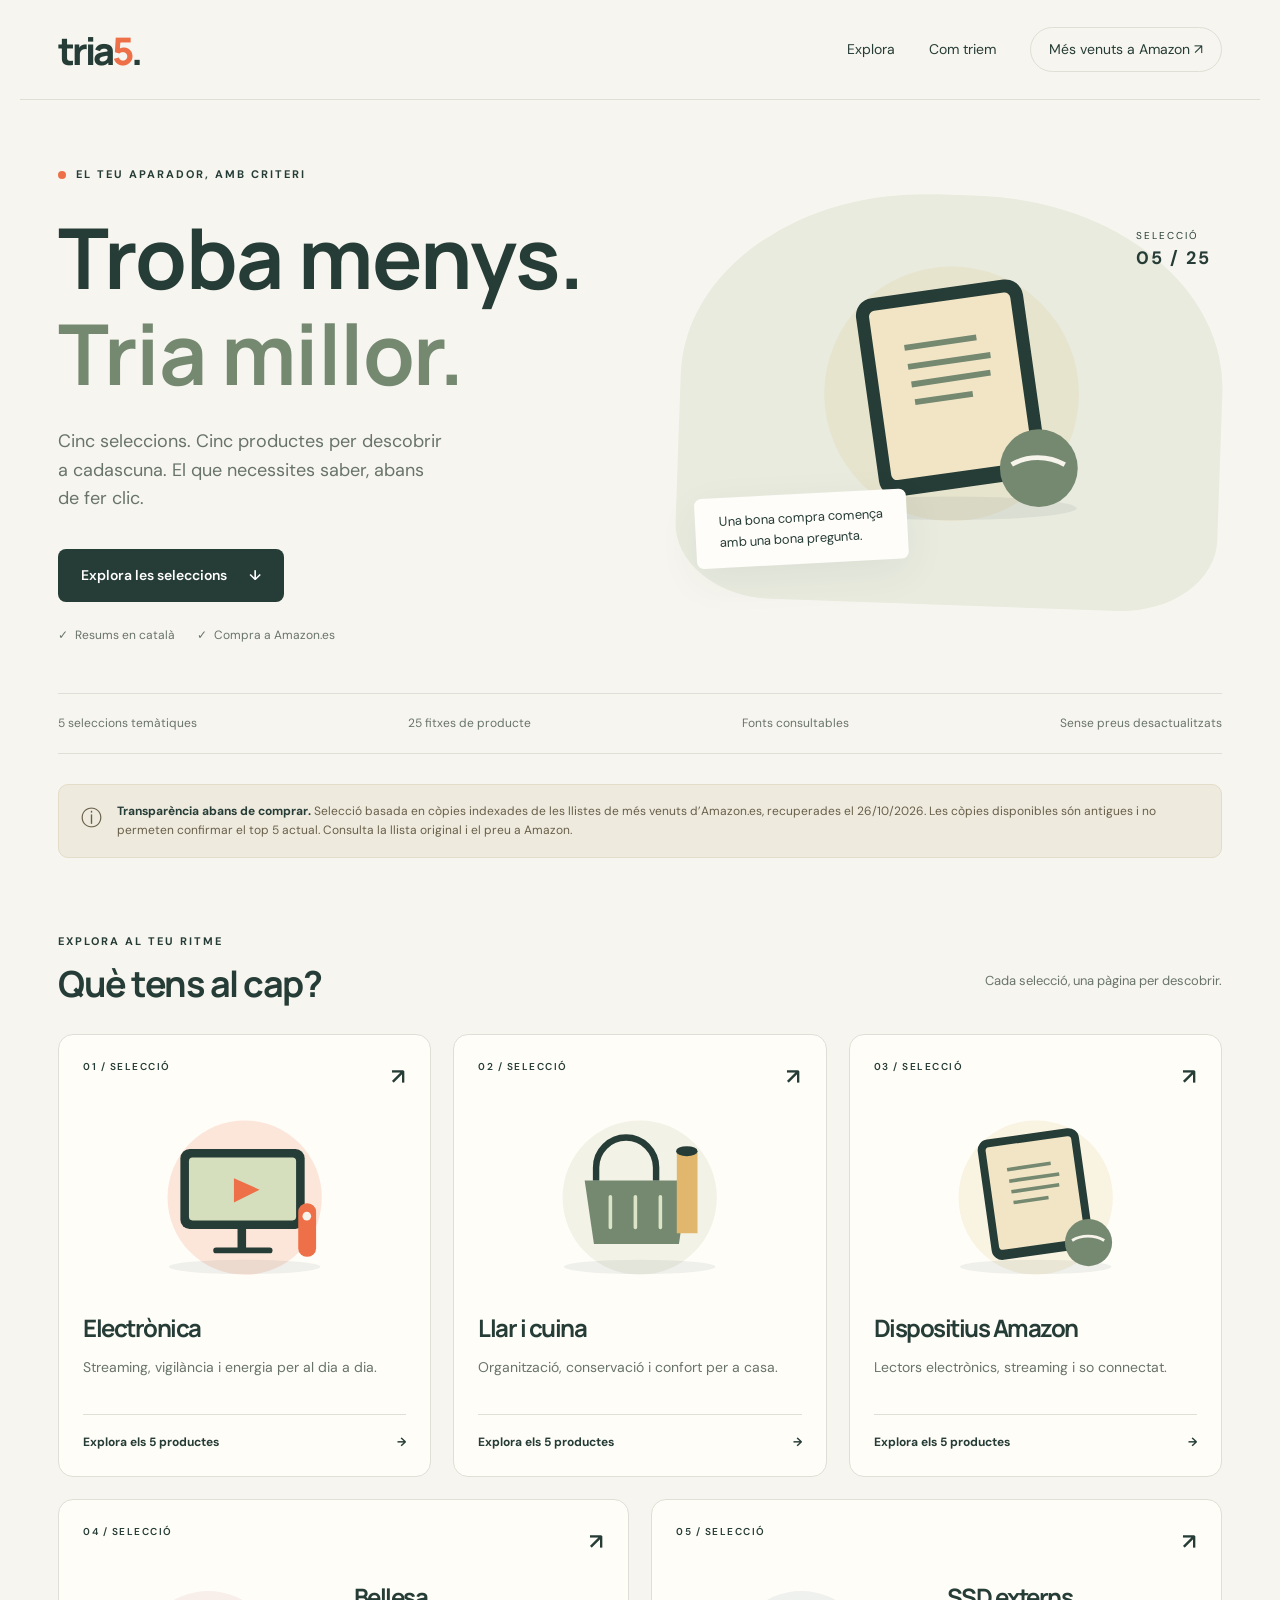
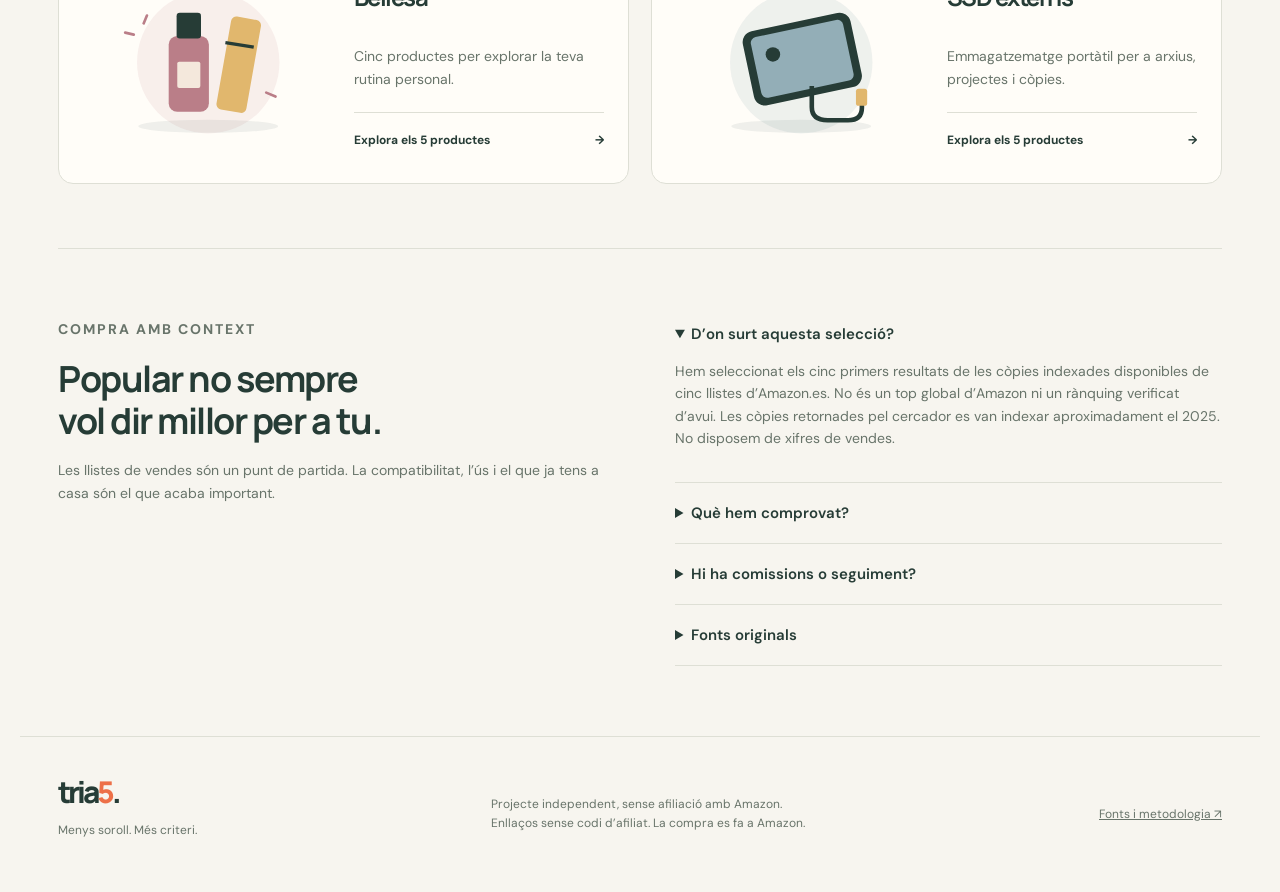
==== index.html @ 4f24800a "Add tria5: five product landing pages, comparison and Pages workflow" ====
<!doctype html><html lang="ca"><head><meta charset="utf-8"><meta name="viewport" content="width=device-width,initial-scale=1"><meta name="theme-color" content="#263c36"><title>Descobreix la teva pròxima bona compra · tria5</title><meta name="description" content="Cinc seleccions de productes d’Amazon.es, amb resums en català, fonts i enllaços de compra."><link rel="stylesheet" href="styles.css"><script src="app.js" defer></script></head><body><a class="skip" href="#main">Salta al contingut</a><header><a class="brand" href="index.html" aria-label="Tria 5, inici">tria<span>5</span><i>.</i></a><nav aria-label="Principal"><a href="index.html#categories">Explora</a><a href="index.html#criteri">Com triem</a><a class="nav-cta" href="https://www.amazon.es/gp/bestsellers" target="_blank" rel="noopener noreferrer">Més venuts a Amazon ↗</a></nav></header><main id="main"><section class="hero"><div><p class="eyebrow"><span></span> EL TEU APARADOR, AMB CRITERI</p><h1>Troba menys.<br><em>Tria millor.</em></h1><p class="hero-copy">Cinc seleccions. Cinc productes per descobrir a cadascuna. El que necessites saber, abans de fer clic.</p><a class="button" href="#categories">Explora les seleccions <span>↓</span></a><div class="hero-meta"><span>Resums en català</span><span>Compra a Amazon.es</span></div></div><div class="hero-art"><svg viewBox="0 0 380 280" class="art" role="img" aria-label="Il·lustració de Dispositius Amazon"><circle cx="190" cy="145" r="108" fill="#dabd77" opacity=".17"/><ellipse cx="190" cy="242" rx="106" ry="10" fill="#263c36" opacity=".07"/><rect x="118" y="55" width="143" height="170" rx="15" fill="#263c36" transform="rotate(-8 190 140)"/><rect x="129" y="66" width="121" height="145" rx="5" fill="#f1e5c6" transform="rotate(-8 190 140)"/><path d="M150 106l61-9m-58 25l70-10m-67 25l67-10m-64 25l49-7" stroke="#758971" stroke-width="5"/><circle cx="264" cy="208" r="33" fill="#758971"/><path d="M241 205c13-8 31-8 45 0" stroke="#f7f4ec" stroke-width="4" fill="none"/></svg><span class="floating-label">Una bona compra comença<br>amb una bona pregunta.</span><span class="edition">SELECCIÓ<br><b>05 / 25</b></span></div></section><section class="trust"><span>5 seleccions temàtiques</span><span>25 fitxes de producte</span><span>Fonts consultables</span><span>Sense preus desactualitzats</span></section><aside class="notice"><span aria-hidden="true">ⓘ</span><p><strong>Transparència abans de comprar.</strong> Selecció basada en còpies indexades de les llistes de més venuts d’Amazon.es, recuperades el 26/10/2026. Les còpies disponibles són antigues i no permeten confirmar el top 5 actual. Consulta la llista original i el preu a Amazon.</p></aside><section id="categories"><div class="section-heading"><div><p class="eyebrow">EXPLORA AL TEU RITME</p><h2>Què tens al cap?</h2></div><p>Cada selecció, una pàgina per descobrir.</p></div><div class="category-grid"><a class="category-card" href="electronica.html" style="--accent:#ed7048"><div class="category-top"><span>01 / SELECCIÓ</span><span>↗</span></div><svg viewBox="0 0 380 280" class="art" role="img" aria-label="Il·lustració de Electrònica"><circle cx="190" cy="145" r="108" fill="#ed7048" opacity=".17"/><ellipse cx="190" cy="242" rx="106" ry="10" fill="#263c36" opacity=".07"/><rect x="100" y="77" width="174" height="112" rx="13" fill="#263c36"/><rect x="112" y="89" width="150" height="88" rx="5" fill="#d5dfbd"/><path d="M175 118l36 16-36 18z" fill="#ed7048"/><rect x="180" y="189" width="12" height="28" fill="#263c36"/><path d="M150 219h75" stroke="#263c36" stroke-width="8" stroke-linecap="round"/><rect x="265" y="153" width="25" height="75" rx="12" fill="#ed7048"/><circle cx="277" cy="171" r="6" fill="#f7f4ec"/></svg><h3>Electrònica</h3><p>Streaming, vigilància i energia per al dia a dia.</p><span class="card-bottom">Explora els 5 productes <span>→</span></span></a><a class="category-card" href="llar.html" style="--accent:#b5b98e"><div class="category-top"><span>02 / SELECCIÓ</span><span>↗</span></div><svg viewBox="0 0 380 280" class="art" role="img" aria-label="Il·lustració de Llar i cuina"><circle cx="190" cy="145" r="108" fill="#b5b98e" opacity=".17"/><ellipse cx="190" cy="242" rx="106" ry="10" fill="#263c36" opacity=".07"/><path d="M113 121h145l-13 89H126z" fill="#758971"/><path d="M129 121v-18a42 42 0 0184 0v18" fill="none" stroke="#263c36" stroke-width="9"/><path d="M149 144v43m35-43v43m35-43v43" stroke="#dce4c7" stroke-width="5" stroke-linecap="round"/><path d="M242 80h29v115h-29z" fill="#e1b76d"/><ellipse cx="256" cy="80" rx="15" ry="7" fill="#263c36"/></svg><h3>Llar i cuina</h3><p>Organització, conservació i confort per a casa.</p><span class="card-bottom">Explora els 5 productes <span>→</span></span></a><a class="category-card" href="dispositius-amazon.html" style="--accent:#dabd77"><div class="category-top"><span>03 / SELECCIÓ</span><span>↗</span></div><svg viewBox="0 0 380 280" class="art" role="img" aria-label="Il·lustració de Dispositius Amazon"><circle cx="190" cy="145" r="108" fill="#dabd77" opacity=".17"/><ellipse cx="190" cy="242" rx="106" ry="10" fill="#263c36" opacity=".07"/><rect x="118" y="55" width="143" height="170" rx="15" fill="#263c36" transform="rotate(-8 190 140)"/><rect x="129" y="66" width="121" height="145" rx="5" fill="#f1e5c6" transform="rotate(-8 190 140)"/><path d="M150 106l61-9m-58 25l70-10m-67 25l67-10m-64 25l49-7" stroke="#758971" stroke-width="5"/><circle cx="264" cy="208" r="33" fill="#758971"/><path d="M241 205c13-8 31-8 45 0" stroke="#f7f4ec" stroke-width="4" fill="none"/></svg><h3>Dispositius Amazon</h3><p>Lectors electrònics, streaming i so connectat.</p><span class="card-bottom">Explora els 5 productes <span>→</span></span></a><a class="category-card" href="bellesa.html" style="--accent:#d5a3aa"><div class="category-top"><span>04 / SELECCIÓ</span><span>↗</span></div><svg viewBox="0 0 380 280" class="art" role="img" aria-label="Il·lustració de Bellesa"><circle cx="190" cy="145" r="108" fill="#d5a3aa" opacity=".17"/><ellipse cx="190" cy="242" rx="106" ry="10" fill="#263c36" opacity=".07"/><rect x="130" y="105" width="61" height="115" rx="13" fill="#ba7e88"/><rect x="142" y="70" width="37" height="39" rx="5" fill="#263c36"/><rect x="143" y="144" width="35" height="40" rx="3" fill="#f4e8dc"/><rect x="213" y="77" width="46" height="143" rx="8" fill="#e1b76d" transform="rotate(10 235 150)"/><path d="M216 115l43 7" stroke="#263c36" stroke-width="5"/><path d="M92 86l5-12m-20 29l-13-3m214 91l14 6" stroke="#ba7e88" stroke-width="4" stroke-linecap="round"/></svg><h3>Bellesa</h3><p>Cinc productes per explorar la teva rutina personal.</p><span class="card-bottom">Explora els 5 productes <span>→</span></span></a><a class="category-card" href="ssd-externs.html" style="--accent:#99b2ba"><div class="category-top"><span>05 / SELECCIÓ</span><span>↗</span></div><svg viewBox="0 0 380 280" class="art" role="img" aria-label="Il·lustració de SSD externs"><circle cx="190" cy="145" r="108" fill="#99b2ba" opacity=".17"/><ellipse cx="190" cy="242" rx="106" ry="10" fill="#263c36" opacity=".07"/><rect x="108" y="83" width="167" height="115" rx="17" fill="#263c36" transform="rotate(-12 190 140)"/><rect x="120" y="93" width="143" height="94" rx="9" fill="#93aeb7" transform="rotate(-12 190 140)"/><circle cx="147" cy="133" r="11" fill="#263c36"/><path d="M206 181v32q0 20 24 20h31q21 0 21-19v-10" fill="none" stroke="#263c36" stroke-width="7"/><rect x="273" y="185" width="17" height="26" rx="4" fill="#e1b76d"/></svg><h3>SSD externs</h3><p>Emmagatzematge portàtil per a arxius, projectes i còpies.</p><span class="card-bottom">Explora els 5 productes <span>→</span></span></a></div></section><section class="method" id="criteri"><div><p class="eyebrow">COMPRA AMB CONTEXT</p><h2>Popular no sempre<br>vol dir millor per a tu.</h2><p>Les llistes de vendes són un punt de partida. La compatibilitat, l’ús i el que ja tens a casa són el que acaba important.</p></div><div><details open><summary>D’on surt aquesta selecció?</summary><p>Hem seleccionat els cinc primers resultats de les còpies indexades disponibles de cinc llistes d’Amazon.es. No és un top global d’Amazon ni un rànquing verificat d’avui. Les còpies retornades pel cercador es van indexar aproximadament el 2025. No disposem de xifres de vendes.</p></details><details><summary>Què hem comprovat?</summary><p>Els noms, les característiques bàsiques i els identificadors de les fitxes d’Amazon. Les variants, els venedors, la generació, les existències i el preu poden canviar. Els resums no són proves de laboratori ni opinions de clients.</p></details><details><summary>Hi ha comissions o seguiment?</summary><p>Els enllaços no inclouen cap codi d’afiliat. Aquesta web no té analítica, formularis, comptes ni galetes pròpies. Amazon aplica la seva política quan hi accedeixes. Les il·lustracions són orientatives, no fotografies del producte.</p></details><details><summary>Fonts originals</summary><ul><li><a href="https://www.amazon.es/gp/bestsellers/electronics/" target="_blank" rel="noopener noreferrer">Electrònica ↗</a></li><li><a href="https://www.amazon.es/gp/bestsellers/kitchen" target="_blank" rel="noopener noreferrer">Llar i cuina ↗</a></li><li><a href="https://www.amazon.es/gp/bestsellers/amazon-devices" target="_blank" rel="noopener noreferrer">Dispositius Amazon ↗</a></li><li><a href="https://www.amazon.es/gp/bestsellers/beauty" target="_blank" rel="noopener noreferrer">Bellesa ↗</a></li><li><a href="https://www.amazon.es/gp/bestsellers/computers/937905031" target="_blank" rel="noopener noreferrer">SSD externs ↗</a></li></ul><p>Recerca: 26 d’octubre de 2026. Actualització manual. Fire TV apareix en dues seleccions i els Kindle negre i verd són variants del mateix model.</p></details></div></section></main><footer><div><a class="brand" href="index.html">tria<span>5</span><i>.</i></a><p>Menys soroll. Més criteri.</p></div><p>Projecte independent, sense afiliació amb Amazon.<br>Enllaços sense codi d’afiliat. La compra es fa a Amazon.</p><a href="index.html#criteri">Fonts i metodologia ↗</a></footer></body></html>
---- styles.css ----
@import url('https://fonts.googleapis.com/css2?family=DM+Sans:wght@400;500;600;700&family=Manrope:wght@400;500;600;700;800&display=swap');
:root{--ink:#263c36;--paper:#f7f5ef;--muted:#68746a;--line:#dedfd5;--orange:#ed7048}*{box-sizing:border-box}html{scroll-behavior:smooth;scroll-padding-top:24px}body{margin:0;background:var(--paper);color:var(--ink);font-family:'DM Sans',sans-serif;font-size:16px;line-height:1.6}a{color:inherit;text-decoration:none}button,input{font:inherit}a,button,input,summary{-webkit-tap-highlight-color:transparent}a:focus-visible,button:focus-visible,input:focus-visible,summary:focus-visible{outline:3px solid var(--orange);outline-offset:5px}header,main,footer{max-width:1240px;margin:auto;padding-left:38px;padding-right:38px}header{height:100px;display:flex;justify-content:space-between;align-items:center;border-bottom:1px solid var(--line)}.brand{font-family:Manrope,sans-serif;letter-spacing:-3px;font-size:38px;font-weight:800;line-height:1}.brand span{color:var(--orange)}.brand i{font-style:normal}nav{display:flex;align-items:center;gap:34px;font-size:14px}.nav-cta{border:1px solid var(--line);padding:10px 18px;border-radius:30px}.skip{position:absolute;top:-90px;background:var(--ink);color:white;padding:10px;z-index:5}.skip:focus{top:5px}.hero{display:grid;grid-template-columns:1.1fr 1fr;align-items:center;min-height:560px;gap:25px;padding:55px 0 48px}.eyebrow{font-size:11px;font-weight:700;letter-spacing:2px;display:flex;align-items:center;gap:10px}.eyebrow>span{width:8px;height:8px;border-radius:50%;background:var(--orange)}h1,h2,h3{font-family:Manrope,sans-serif;line-height:1.15;letter-spacing:-1.5px}h1{font-size:clamp(46px,6.8vw,84px);margin:25px 0}h1 em{font-style:normal;color:#758971}.hero-copy{max-width:390px;color:var(--muted);font-size:18px}.button{border:0;background:var(--ink);color:white;padding:15px 23px;border-radius:8px;display:inline-flex;align-items:center;justify-content:space-between;gap:22px;font-size:14px;font-weight:600;cursor:pointer;transition:background .2s,transform .2s}.button:hover{background:#496052;transform:translateY(-2px)}.hero .button{margin-top:18px}.hero-meta{display:flex;gap:22px;font-size:12px;color:var(--muted);margin-top:24px}.hero-meta span:before{content:'✓';margin-right:7px}.hero-art{position:relative;background:#e9ebdf;border-radius:46% 46% 18% 18%;padding:28px 0 44px;transform:rotate(2deg)}.hero-art .art{width:100%;transform:rotate(-2deg);height:330px}.floating-label{position:absolute;bottom:36px;left:20px;transform:rotate(-5deg);background:#fffdfa;box-shadow:0 12px 40px #263c3610;padding:14px 24px;border-radius:7px;font-size:13px}.edition{position:absolute;right:16px;top:25px;transform:rotate(-2deg);font-size:10px;letter-spacing:2px}.edition b{font-size:18px}.trust{display:flex;justify-content:space-between;padding:20px 0;border-top:1px solid var(--line);border-bottom:1px solid var(--line);font-size:12px;color:var(--muted)}.notice{display:flex;gap:15px;background:#eeeade;border:1px solid #e2dcc9;padding:17px 22px;border-radius:10px;margin:30px 0;font-size:12px;color:#685f49}.notice>span{font-size:21px}.notice p{margin:0}.notice strong{color:var(--ink)}section[id]{margin-top:64px}.section-heading{display:flex;justify-content:space-between;align-items:end;margin-bottom:30px}.section-heading h2{font-size:36px;margin:12px 0 0}.section-heading>p{font-size:13px;color:var(--muted)}.category-grid{display:grid;grid-template-columns:repeat(3,1fr);gap:22px}.category-card{display:block;background:#fffdf8;border:1px solid var(--line);border-radius:15px;padding:24px;transition:transform .2s,box-shadow .2s}.category-card:hover{transform:translateY(-5px);box-shadow:0 12px 25px #263c360b}.category-top{display:flex;justify-content:space-between;font-size:10px;letter-spacing:1.5px;font-weight:600}.category-top span:last-child{font-size:22px}.art{width:100%;height:200px}.category-card h3{font-size:24px;margin:12px 0}.category-card p{color:var(--muted);font-size:14px;min-height:44px}.card-bottom{display:flex;justify-content:space-between;border-top:1px solid var(--line);padding-top:18px;font-size:12px;font-weight:700}.method{display:grid;grid-template-columns:1fr 1fr;gap:70px;padding:55px 0 70px;border-top:1px solid var(--line)}.method h2{font-size:36px;margin:18px 0}.method p{color:var(--muted);font-size:14px}.method details{border-bottom:1px solid var(--line);padding:18px 0}.method summary{font-weight:600;cursor:pointer;font-size:15px}.method a{text-decoration:underline}.method ul{padding-left:20px;font-size:14px}footer{display:flex;align-items:center;justify-content:space-between;gap:25px;padding-top:40px;padding-bottom:40px;border-top:1px solid var(--line);font-size:12px;color:var(--muted)}footer .brand{font-size:30px;color:var(--ink)}footer a:last-child{text-decoration:underline}.back{display:inline-block;margin-top:28px;font-size:13px;color:var(--muted)}.category-hero{display:grid;grid-template-columns:1.5fr 1fr;align-items:center;padding:35px 0 25px}.category-hero h1{font-size:clamp(38px,6vw,68px);margin:20px 0}.category-hero h1 i{color:var(--accent);font-style:normal}.category-hero h2{font-size:23px;letter-spacing:-.5px;font-weight:500}.category-hero p{color:var(--muted)}.category-hero .art{height:260px}.text-link{font-size:13px;text-decoration:underline;text-underline-offset:5px}.product-tools{display:flex;align-items:center;gap:25px;margin:40px 0 20px}.product-tools h2{margin-right:auto;font-size:26px}.product-tools label{font-size:11px;color:var(--muted)}input[type=search]{display:block;margin-top:5px;border:1px solid var(--line);background:#fffdf8;padding:11px 15px;width:290px;border-radius:7px;color:var(--ink)}#result-count{font-size:12px;color:var(--muted)}.products{display:grid;gap:18px}.product{display:grid;grid-template-columns:170px 1fr 190px;gap:26px;align-items:center;background:#fffdf8;border:1px solid var(--line);border-radius:13px;padding:24px}.product-art{background:color-mix(in srgb,var(--accent) 10%,transparent);border-radius:9px;position:relative;text-align:center;align-self:stretch;display:flex;flex-direction:column;justify-content:center}.product-number{position:absolute;left:12px;top:8px;font-size:12px;font-weight:600}.mini-art{width:100%;height:140px}.product-art small{font-size:9px;color:var(--muted);padding-bottom:12px}.pill{background:#ebeee4;font-size:10px;letter-spacing:.6px;padding:4px 9px;border-radius:20px}.product h3{font-size:22px;letter-spacing:-.6px;margin:12px 0}.product-info>p{font-size:14px;color:var(--muted);margin:10px 0}.product-info .check{font-size:12px;line-height:1.6}.check b{color:var(--ink);display:block}.compare-label{display:inline-flex;align-items:center;gap:7px;font-size:11px;color:var(--muted);cursor:pointer;margin-top:8px}input[type=checkbox]{accent-color:var(--ink);width:16px;height:16px}.product-action{display:flex;flex-direction:column;align-items:stretch;gap:12px}.product-action>span{font-size:12px;color:var(--muted)}.product-action .button{padding:13px 14px;font-size:12px;gap:8px}.product-action small{font-size:10px;color:var(--muted)}.next{margin:55px 0}.next h2{font-size:25px}.next>div{display:flex;flex-wrap:wrap;gap:12px}.next a{padding:10px 16px;border:1px solid var(--line);border-radius:25px;font-size:13px}.next a:hover{background:#e9ebdf}.compare-bar{position:fixed;bottom:18px;left:50%;transform:translateX(-50%);background:#fffdf8;box-shadow:0 10px 40px #263c3633;border:1px solid var(--line);border-radius:14px;display:flex;gap:20px;align-items:center;padding:12px 18px;font-size:13px;z-index:3;max-width:95vw}.compare-bar button:not(.button){border:0;background:none;text-decoration:underline;cursor:pointer;color:var(--muted)}dialog{border:0;border-radius:18px;padding:28px;max-width:950px;width:92vw;background:var(--paper);color:var(--ink)}dialog::backdrop{background:#14261fe0}.dialog-head{display:flex;justify-content:space-between;align-items:center}.dialog-head h2{font-size:25px}.dialog-head button{border:0;background:none;font-size:24px;cursor:pointer}#comparison-content{overflow-x:auto}table{border-collapse:collapse;width:100%;font-size:13px}th,td{text-align:left;vertical-align:top;padding:18px;border-bottom:1px solid var(--line);min-width:160px}th{font-size:15px}td a{text-decoration:underline}body:has(.compare-bar:not([hidden])){padding-bottom:90px}[hidden]{display:none!important}@media(min-width:1000px){.category-card:nth-child(4),.category-card:nth-child(5){grid-column:span 1}.category-grid{grid-template-columns:repeat(6,1fr)}.category-card{grid-column:span 2}.category-card:nth-child(4),.category-card:nth-child(5){grid-column:span 3;display:grid;grid-template-columns:1fr 1fr;column-gap:20px}.category-card:nth-child(n+4) .category-top{grid-column:1/-1}.category-card:nth-child(n+4) .art{grid-column:1;grid-row:2/5}.category-card:nth-child(n+4) h3{margin-top:24px}.category-card:nth-child(n+4) .card-bottom{grid-column:2}}@media(max-width:800px){header,main,footer{padding-left:22px;padding-right:22px}header{height:80px}nav{gap:18px}nav>a:nth-child(2){display:none}.hero{min-height:0;padding:35px 0;gap:10px}.hero h1{font-size:57px}.hero-art .art{height:230px}.hero-copy{font-size:15px}.floating-label{font-size:10px;bottom:20px;left:0;padding:10px}.hero-meta{gap:13px;font-size:10px}.trust{flex-wrap:wrap;gap:12px}.category-grid{grid-template-columns:1fr 1fr}.method{gap:30px}.product{grid-template-columns:115px 1fr;gap:18px;padding:18px}.product-action{grid-column:2}.product-action>span{display:none}.product-action small{display:none}.product-art{grid-row:1/3}.mini-art{height:120px}.product h3{font-size:19px}.product-tools{flex-wrap:wrap;gap:10px}.product-tools h2{flex-basis:100%}.category-hero{grid-template-columns:1.4fr 1fr}.category-hero .art{height:210px}.category-hero h2{font-size:19px}footer{align-items:start;flex-wrap:wrap}.method h2{font-size:29px}}@media(max-width:540px){nav>a:first-child{display:none}.nav-cta{font-size:11px;padding:9px 12px}.hero{grid-template-columns:1fr}.hero h1{font-size:65px;letter-spacing:-3px}.hero-copy{font-size:17px;max-width:330px}.hero-art{margin:15px 15px 10px;padding:0 0 30px}.hero-art .art{height:245px}.floating-label{left:15px;font-size:12px}.hero-meta{font-size:11px}.trust>span{width:46%;font-size:11px}.section-heading{display:block}.section-heading h2{font-size:31px}.section-heading>p{margin-top:16px}.category-grid{grid-template-columns:1fr}.category-card{padding:22px}.category-card .art{height:190px}.category-card h3{font-size:25px}.category-card p{min-height:0}.method{grid-template-columns:1fr;gap:10px;padding:30px 0 45px}.method h2{font-size:32px}.notice{padding:14px;font-size:11px;gap:10px}.category-hero{grid-template-columns:1fr;position:relative;padding-top:24px}.category-hero h1{font-size:46px}.category-hero>div:last-child{display:none}.category-hero h2{font-size:20px}.product-tools input{width:min(290px,75vw)}.product{grid-template-columns:75px 1fr;gap:13px;padding:14px}.product h3{font-size:18px}.product-info>p{font-size:13px}.product-art small{font-size:8px;padding:0 5px}.mini-art{height:90px}.product-number{font-size:10px}.product-action .button{width:100%;font-size:12px;justify-content:center}.product-info .check{font-size:11px}.compare-bar{gap:10px;padding:10px;width:95vw;justify-content:space-between;font-size:11px}.compare-bar .button{font-size:11px;padding:12px}.compare-bar #selected-count{max-width:90px;line-height:1.3}.next a{font-size:12px}footer{font-size:11px}dialog{padding:18px}.dialog-head h2{font-size:21px}}@media(prefers-reduced-motion:reduce){html{scroll-behavior:auto}*,*:before,*:after{transition:none!important}}
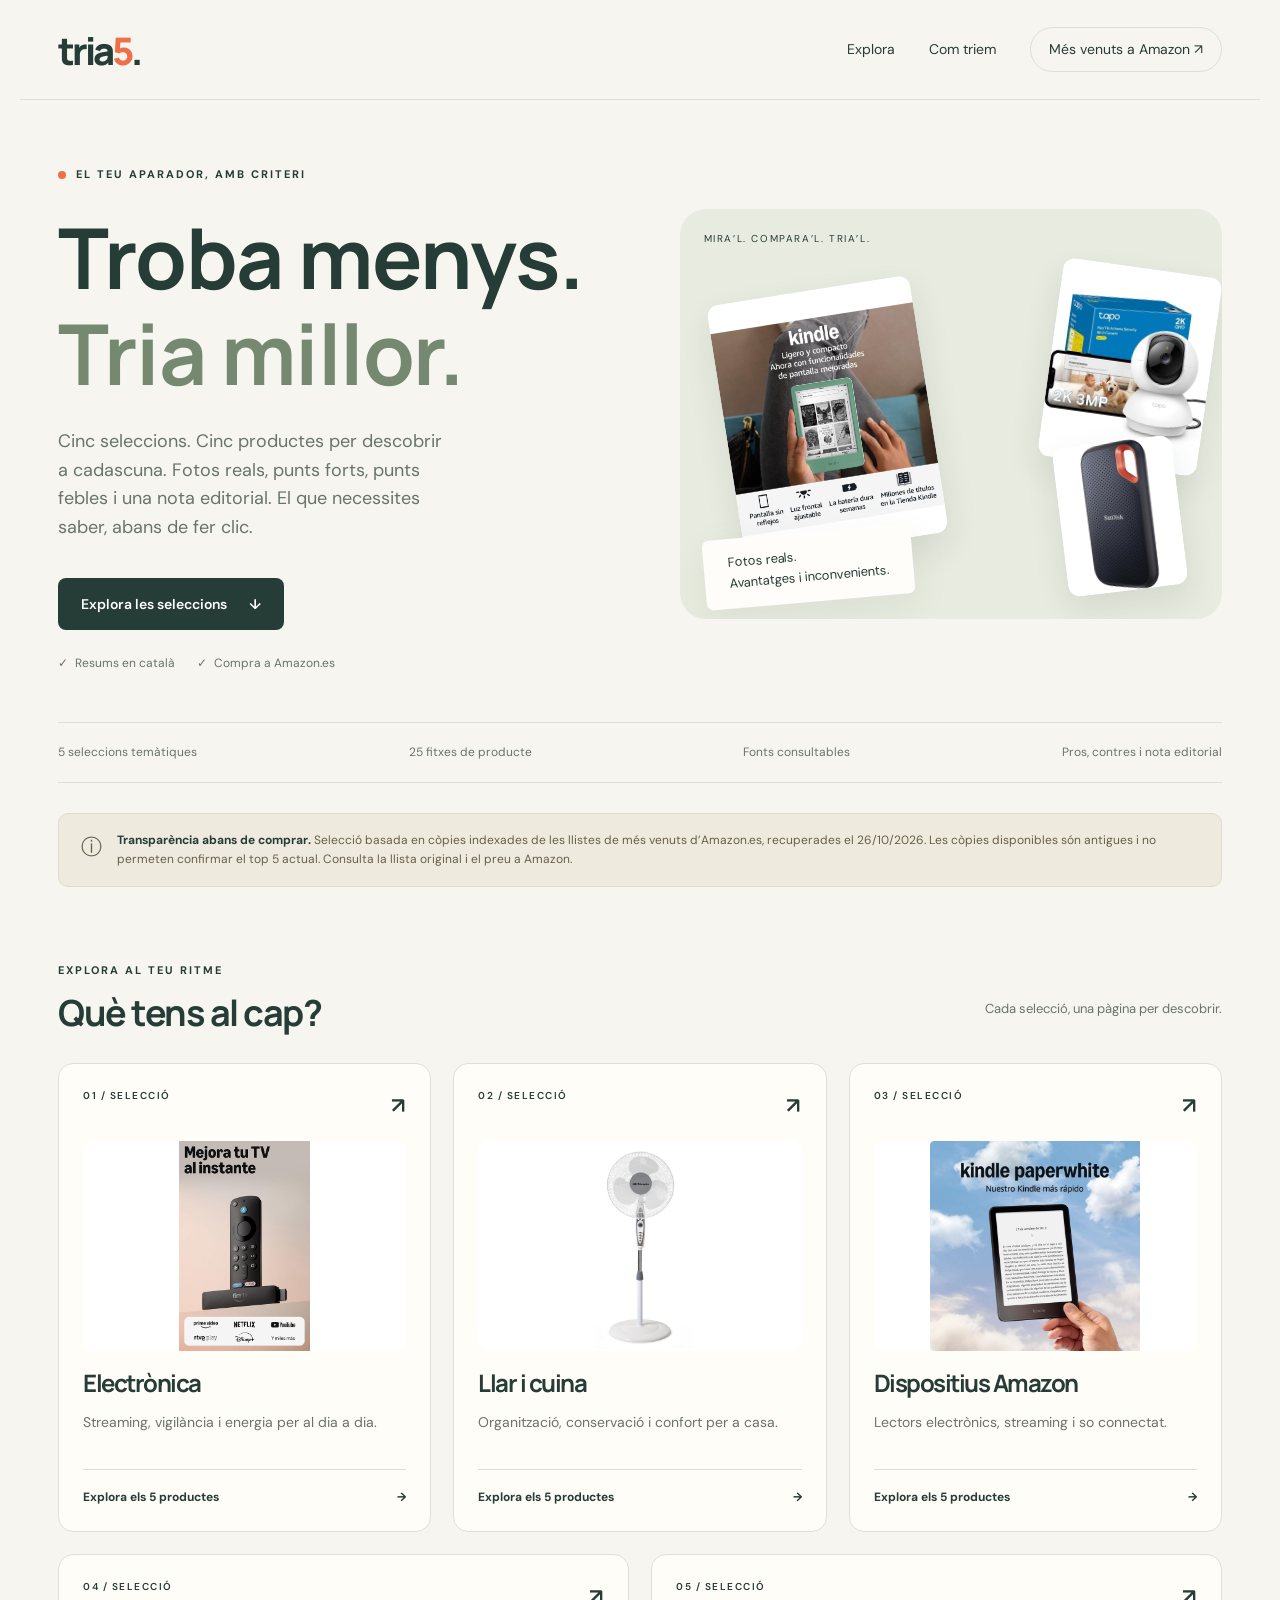
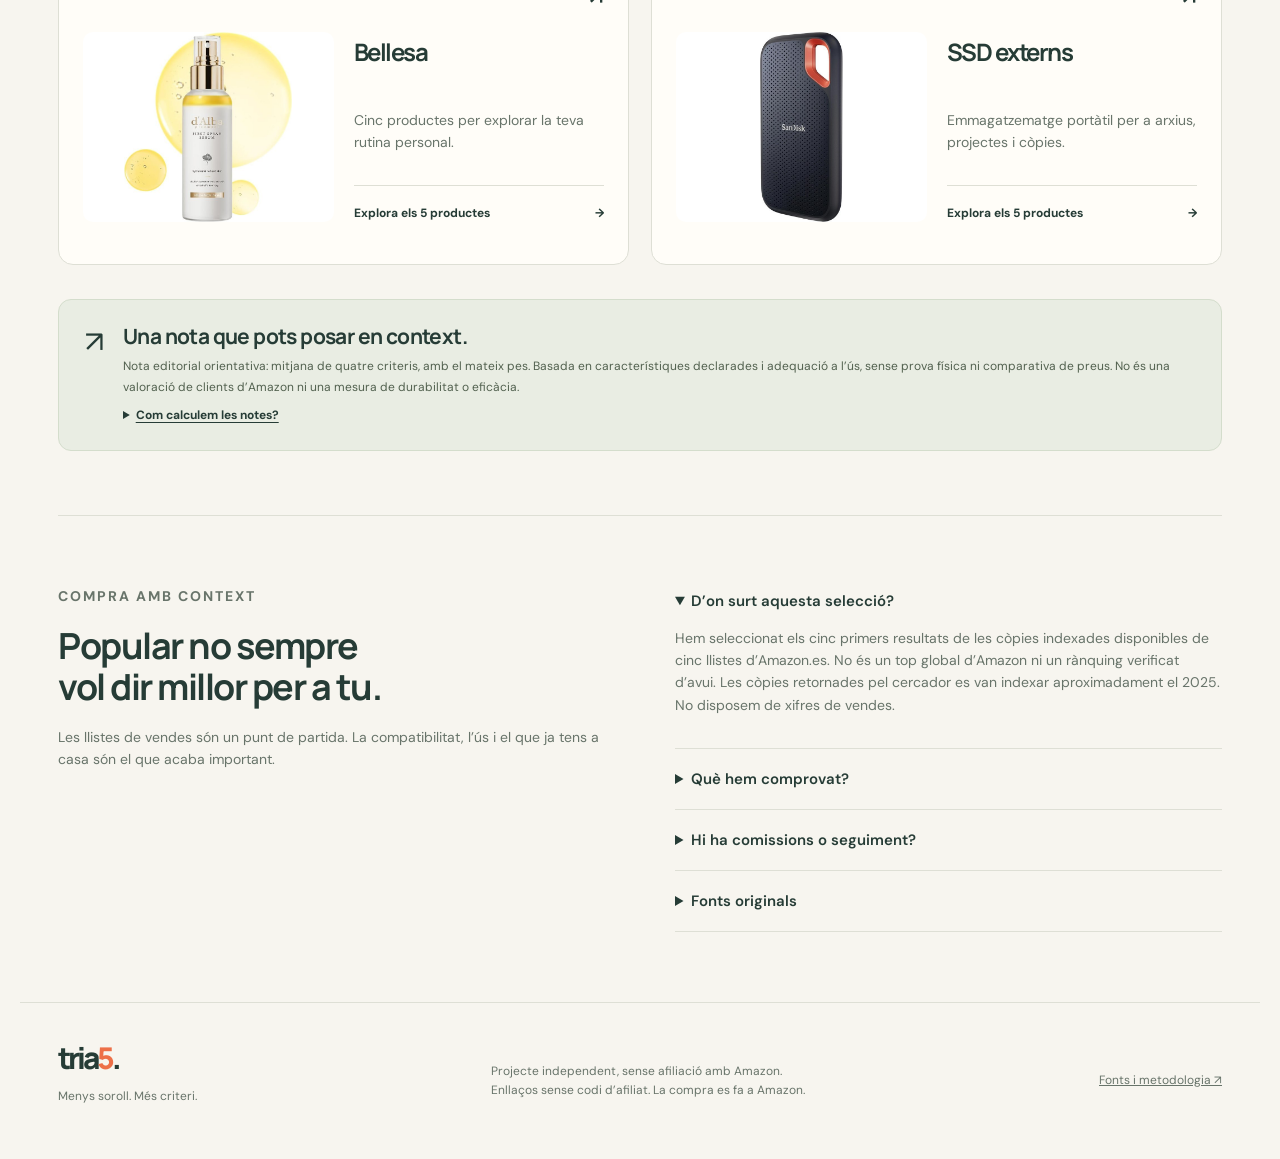
==== commit e8e07132: "Add product photos, pros and cons, editorial ratings and richer comparison" ====
--- a/index.html
+++ b/index.html
@@ -1 +1 @@
-<!doctype html><html lang="ca"><head><meta charset="utf-8"><meta name="viewport" content="width=device-width,initial-scale=1"><meta name="theme-color" content="#263c36"><title>Descobreix la teva pròxima bona compra · tria5</title><meta name="description" content="Cinc seleccions de productes d’Amazon.es, amb resums en català, fonts i enllaços de compra."><link rel="stylesheet" href="styles.css"><script src="app.js" defer></script></head><body><a class="skip" href="#main">Salta al contingut</a><header><a class="brand" href="index.html" aria-label="Tria 5, inici">tria<span>5</span><i>.</i></a><nav aria-label="Principal"><a href="index.html#categories">Explora</a><a href="index.html#criteri">Com triem</a><a class="nav-cta" href="https://www.amazon.es/gp/bestsellers" target="_blank" rel="noopener noreferrer">Més venuts a Amazon ↗</a></nav></header><main id="main"><section class="hero"><div><p class="eyebrow"><span></span> EL TEU APARADOR, AMB CRITERI</p><h1>Troba menys.<br><em>Tria millor.</em></h1><p class="hero-copy">Cinc seleccions. Cinc productes per descobrir a cadascuna. El que necessites saber, abans de fer clic.</p><a class="button" href="#categories">Explora les seleccions <span>↓</span></a><div class="hero-meta"><span>Resums en català</span><span>Compra a Amazon.es</span></div></div><div class="hero-art"><svg viewBox="0 0 380 280" class="art" role="img" aria-label="Il·lustració de Dispositius Amazon"><circle cx="190" cy="145" r="108" fill="#dabd77" opacity=".17"/><ellipse cx="190" cy="242" rx="106" ry="10" fill="#263c36" opacity=".07"/><rect x="118" y="55" width="143" height="170" rx="15" fill="#263c36" transform="rotate(-8 190 140)"/><rect x="129" y="66" width="121" height="145" rx="5" fill="#f1e5c6" transform="rotate(-8 190 140)"/><path d="M150 106l61-9m-58 25l70-10m-67 25l67-10m-64 25l49-7" stroke="#758971" stroke-width="5"/><circle cx="264" cy="208" r="33" fill="#758971"/><path d="M241 205c13-8 31-8 45 0" stroke="#f7f4ec" stroke-width="4" fill="none"/></svg><span class="floating-label">Una bona compra comença<br>amb una bona pregunta.</span><span class="edition">SELECCIÓ<br><b>05 / 25</b></span></div></section><section class="trust"><span>5 seleccions temàtiques</span><span>25 fitxes de producte</span><span>Fonts consultables</span><span>Sense preus desactualitzats</span></section><aside class="notice"><span aria-hidden="true">ⓘ</span><p><strong>Transparència abans de comprar.</strong> Selecció basada en còpies indexades de les llistes de més venuts d’Amazon.es, recuperades el 26/10/2026. Les còpies disponibles són antigues i no permeten confirmar el top 5 actual. Consulta la llista original i el preu a Amazon.</p></aside><section id="categories"><div class="section-heading"><div><p class="eyebrow">EXPLORA AL TEU RITME</p><h2>Què tens al cap?</h2></div><p>Cada selecció, una pàgina per descobrir.</p></div><div class="category-grid"><a class="category-card" href="electronica.html" style="--accent:#ed7048"><div class="category-top"><span>01 / SELECCIÓ</span><span>↗</span></div><svg viewBox="0 0 380 280" class="art" role="img" aria-label="Il·lustració de Electrònica"><circle cx="190" cy="145" r="108" fill="#ed7048" opacity=".17"/><ellipse cx="190" cy="242" rx="106" ry="10" fill="#263c36" opacity=".07"/><rect x="100" y="77" width="174" height="112" rx="13" fill="#263c36"/><rect x="112" y="89" width="150" height="88" rx="5" fill="#d5dfbd"/><path d="M175 118l36 16-36 18z" fill="#ed7048"/><rect x="180" y="189" width="12" height="28" fill="#263c36"/><path d="M150 219h75" stroke="#263c36" stroke-width="8" stroke-linecap="round"/><rect x="265" y="153" width="25" height="75" rx="12" fill="#ed7048"/><circle cx="277" cy="171" r="6" fill="#f7f4ec"/></svg><h3>Electrònica</h3><p>Streaming, vigilància i energia per al dia a dia.</p><span class="card-bottom">Explora els 5 productes <span>→</span></span></a><a class="category-card" href="llar.html" style="--accent:#b5b98e"><div class="category-top"><span>02 / SELECCIÓ</span><span>↗</span></div><svg viewBox="0 0 380 280" class="art" role="img" aria-label="Il·lustració de Llar i cuina"><circle cx="190" cy="145" r="108" fill="#b5b98e" opacity=".17"/><ellipse cx="190" cy="242" rx="106" ry="10" fill="#263c36" opacity=".07"/><path d="M113 121h145l-13 89H126z" fill="#758971"/><path d="M129 121v-18a42 42 0 0184 0v18" fill="none" stroke="#263c36" stroke-width="9"/><path d="M149 144v43m35-43v43m35-43v43" stroke="#dce4c7" stroke-width="5" stroke-linecap="round"/><path d="M242 80h29v115h-29z" fill="#e1b76d"/><ellipse cx="256" cy="80" rx="15" ry="7" fill="#263c36"/></svg><h3>Llar i cuina</h3><p>Organització, conservació i confort per a casa.</p><span class="card-bottom">Explora els 5 productes <span>→</span></span></a><a class="category-card" href="dispositius-amazon.html" style="--accent:#dabd77"><div class="category-top"><span>03 / SELECCIÓ</span><span>↗</span></div><svg viewBox="0 0 380 280" class="art" role="img" aria-label="Il·lustració de Dispositius Amazon"><circle cx="190" cy="145" r="108" fill="#dabd77" opacity=".17"/><ellipse cx="190" cy="242" rx="106" ry="10" fill="#263c36" opacity=".07"/><rect x="118" y="55" width="143" height="170" rx="15" fill="#263c36" transform="rotate(-8 190 140)"/><rect x="129" y="66" width="121" height="145" rx="5" fill="#f1e5c6" transform="rotate(-8 190 140)"/><path d="M150 106l61-9m-58 25l70-10m-67 25l67-10m-64 25l49-7" stroke="#758971" stroke-width="5"/><circle cx="264" cy="208" r="33" fill="#758971"/><path d="M241 205c13-8 31-8 45 0" stroke="#f7f4ec" stroke-width="4" fill="none"/></svg><h3>Dispositius Amazon</h3><p>Lectors electrònics, streaming i so connectat.</p><span class="card-bottom">Explora els 5 productes <span>→</span></span></a><a class="category-card" href="bellesa.html" style="--accent:#d5a3aa"><div class="category-top"><span>04 / SELECCIÓ</span><span>↗</span></div><svg viewBox="0 0 380 280" class="art" role="img" aria-label="Il·lustració de Bellesa"><circle cx="190" cy="145" r="108" fill="#d5a3aa" opacity=".17"/><ellipse cx="190" cy="242" rx="106" ry="10" fill="#263c36" opacity=".07"/><rect x="130" y="105" width="61" height="115" rx="13" fill="#ba7e88"/><rect x="142" y="70" width="37" height="39" rx="5" fill="#263c36"/><rect x="143" y="144" width="35" height="40" rx="3" fill="#f4e8dc"/><rect x="213" y="77" width="46" height="143" rx="8" fill="#e1b76d" transform="rotate(10 235 150)"/><path d="M216 115l43 7" stroke="#263c36" stroke-width="5"/><path d="M92 86l5-12m-20 29l-13-3m214 91l14 6" stroke="#ba7e88" stroke-width="4" stroke-linecap="round"/></svg><h3>Bellesa</h3><p>Cinc productes per explorar la teva rutina personal.</p><span class="card-bottom">Explora els 5 productes <span>→</span></span></a><a class="category-card" href="ssd-externs.html" style="--accent:#99b2ba"><div class="category-top"><span>05 / SELECCIÓ</span><span>↗</span></div><svg viewBox="0 0 380 280" class="art" role="img" aria-label="Il·lustració de SSD externs"><circle cx="190" cy="145" r="108" fill="#99b2ba" opacity=".17"/><ellipse cx="190" cy="242" rx="106" ry="10" fill="#263c36" opacity=".07"/><rect x="108" y="83" width="167" height="115" rx="17" fill="#263c36" transform="rotate(-12 190 140)"/><rect x="120" y="93" width="143" height="94" rx="9" fill="#93aeb7" transform="rotate(-12 190 140)"/><circle cx="147" cy="133" r="11" fill="#263c36"/><path d="M206 181v32q0 20 24 20h31q21 0 21-19v-10" fill="none" stroke="#263c36" stroke-width="7"/><rect x="273" y="185" width="17" height="26" rx="4" fill="#e1b76d"/></svg><h3>SSD externs</h3><p>Emmagatzematge portàtil per a arxius, projectes i còpies.</p><span class="card-bottom">Explora els 5 productes <span>→</span></span></a></div></section><section class="method" id="criteri"><div><p class="eyebrow">COMPRA AMB CONTEXT</p><h2>Popular no sempre<br>vol dir millor per a tu.</h2><p>Les llistes de vendes són un punt de partida. La compatibilitat, l’ús i el que ja tens a casa són el que acaba important.</p></div><div><details open><summary>D’on surt aquesta selecció?</summary><p>Hem seleccionat els cinc primers resultats de les còpies indexades disponibles de cinc llistes d’Amazon.es. No és un top global d’Amazon ni un rànquing verificat d’avui. Les còpies retornades pel cercador es van indexar aproximadament el 2025. No disposem de xifres de vendes.</p></details><details><summary>Què hem comprovat?</summary><p>Els noms, les característiques bàsiques i els identificadors de les fitxes d’Amazon. Les variants, els venedors, la generació, les existències i el preu poden canviar. Els resums no són proves de laboratori ni opinions de clients.</p></details><details><summary>Hi ha comissions o seguiment?</summary><p>Els enllaços no inclouen cap codi d’afiliat. Aquesta web no té analítica, formularis, comptes ni galetes pròpies. Amazon aplica la seva política quan hi accedeixes. Les il·lustracions són orientatives, no fotografies del producte.</p></details><details><summary>Fonts originals</summary><ul><li><a href="https://www.amazon.es/gp/bestsellers/electronics/" target="_blank" rel="noopener noreferrer">Electrònica ↗</a></li><li><a href="https://www.amazon.es/gp/bestsellers/kitchen" target="_blank" rel="noopener noreferrer">Llar i cuina ↗</a></li><li><a href="https://www.amazon.es/gp/bestsellers/amazon-devices" target="_blank" rel="noopener noreferrer">Dispositius Amazon ↗</a></li><li><a href="https://www.amazon.es/gp/bestsellers/beauty" target="_blank" rel="noopener noreferrer">Bellesa ↗</a></li><li><a href="https://www.amazon.es/gp/bestsellers/computers/937905031" target="_blank" rel="noopener noreferrer">SSD externs ↗</a></li></ul><p>Recerca: 26 d’octubre de 2026. Actualització manual. Fire TV apareix en dues seleccions i els Kindle negre i verd són variants del mateix model.</p></details></div></section></main><footer><div><a class="brand" href="index.html">tria<span>5</span><i>.</i></a><p>Menys soroll. Més criteri.</p></div><p>Projecte independent, sense afiliació amb Amazon.<br>Enllaços sense codi d’afiliat. La compra es fa a Amazon.</p><a href="index.html#criteri">Fonts i metodologia ↗</a></footer></body></html>+<!doctype html><html lang="ca"><head><meta charset="utf-8"><meta name="viewport" content="width=device-width,initial-scale=1"><meta name="theme-color" content="#263c36"><title>Descobreix la teva pròxima bona compra · tria5</title><meta name="description" content="Cinc seleccions de productes d’Amazon.es, amb resums en català, fonts i enllaços de compra."><link rel="stylesheet" href="styles.css"><script src="app.js" defer></script></head><body><a class="skip" href="#main">Salta al contingut</a><header><a class="brand" href="index.html" aria-label="Tria 5, inici">tria<span>5</span><i>.</i></a><nav aria-label="Principal"><a href="index.html#categories">Explora</a><a href="index.html#criteri">Com triem</a><a class="nav-cta" href="https://www.amazon.es/gp/bestsellers" target="_blank" rel="noopener noreferrer">Més venuts a Amazon ↗</a></nav></header><main id="main"><section class="hero"><div><p class="eyebrow"><span></span> EL TEU APARADOR, AMB CRITERI</p><h1>Troba menys.<br><em>Tria millor.</em></h1><p class="hero-copy">Cinc seleccions. Cinc productes per descobrir a cadascuna. Fotos reals, punts forts, punts febles i una nota editorial. El que necessites saber, abans de fer clic.</p><a class="button" href="#categories">Explora les seleccions <span>↓</span></a><div class="hero-meta"><span>Resums en català</span><span>Compra a Amazon.es</span></div></div><div class="hero-art product-montage"><span class="montage-tag">MIRA’L. COMPARA’L. TRIA’L.</span><img class="montage-main" src="assets/products/B0CP31JRLK.jpg" alt="Kindle 16 GB · verd matcha" width="680" height="680" fetchpriority="high" decoding="async"><img class="montage-side" src="assets/products/B095CLQ1PT.jpg" alt="Tapo C210" width="680" height="680" loading="lazy" decoding="async"><img class="montage-small" src="assets/products/B08GTYFC37.jpg" alt="SanDisk Extreme · 1 TB" width="680" height="680" loading="lazy" decoding="async"><span class="floating-label">Fotos reals.<br>Avantatges i inconvenients.</span></div></section><section class="trust"><span>5 seleccions temàtiques</span><span>25 fitxes de producte</span><span>Fonts consultables</span><span>Pros, contres i nota editorial</span></section><aside class="notice"><span aria-hidden="true">ⓘ</span><p><strong>Transparència abans de comprar.</strong> Selecció basada en còpies indexades de les llistes de més venuts d’Amazon.es, recuperades el 26/10/2026. Les còpies disponibles són antigues i no permeten confirmar el top 5 actual. Consulta la llista original i el preu a Amazon.</p></aside><section id="categories"><div class="section-heading"><div><p class="eyebrow">EXPLORA AL TEU RITME</p><h2>Què tens al cap?</h2></div><p>Cada selecció, una pàgina per descobrir.</p></div><div class="category-grid"><a class="category-card" href="electronica.html" style="--accent:#ed7048"><div class="category-top"><span>01 / SELECCIÓ</span><span>↗</span></div><img class="category-photo" src="assets/products/B0DJGCX6Q2.jpg" alt="Fire TV Stick HD" width="680" height="680" loading="lazy" decoding="async"><h3>Electrònica</h3><p>Streaming, vigilància i energia per al dia a dia.</p><span class="card-bottom">Explora els 5 productes <span>→</span></span></a><a class="category-card" href="llar.html" style="--accent:#b5b98e"><div class="category-top"><span>02 / SELECCIÓ</span><span>↗</span></div><img class="category-photo" src="assets/products/B01D4YVY80.jpg" alt="Orbegozo SF 0147" width="680" height="680" loading="lazy" decoding="async"><h3>Llar i cuina</h3><p>Organització, conservació i confort per a casa.</p><span class="card-bottom">Explora els 5 productes <span>→</span></span></a><a class="category-card" href="dispositius-amazon.html" style="--accent:#dabd77"><div class="category-top"><span>03 / SELECCIÓ</span><span>↗</span></div><img class="category-photo" src="assets/products/B0CFPWLGF2.jpg" alt="Kindle Paperwhite 16 GB · negre" width="680" height="680" loading="lazy" decoding="async"><h3>Dispositius Amazon</h3><p>Lectors electrònics, streaming i so connectat.</p><span class="card-bottom">Explora els 5 productes <span>→</span></span></a><a class="category-card" href="bellesa.html" style="--accent:#d5a3aa"><div class="category-top"><span>04 / SELECCIÓ</span><span>↗</span></div><img class="category-photo" src="assets/products/B0BFQ9RD5B.jpg" alt="d’alba First Spray Serum · 100 ml" width="680" height="680" loading="lazy" decoding="async"><h3>Bellesa</h3><p>Cinc productes per explorar la teva rutina personal.</p><span class="card-bottom">Explora els 5 productes <span>→</span></span></a><a class="category-card" href="ssd-externs.html" style="--accent:#99b2ba"><div class="category-top"><span>05 / SELECCIÓ</span><span>↗</span></div><img class="category-photo" src="assets/products/B08GTYFC37.jpg" alt="SanDisk Extreme · 1 TB" width="680" height="680" loading="lazy" decoding="async"><h3>SSD externs</h3><p>Emmagatzematge portàtil per a arxius, projectes i còpies.</p><span class="card-bottom">Explora els 5 productes <span>→</span></span></a></div></section><aside class="rating-method" id="notes"><span class="rating-method-icon" aria-hidden="true">↗</span><div><h2>Una nota que pots posar en context.</h2><p>Nota editorial orientativa: mitjana de quatre criteris, amb el mateix pes. Basada en característiques declarades i adequació a l’ús, sense prova física ni comparativa de preus. No és una valoració de clients d’Amazon ni una mesura de durabilitat o eficàcia.</p><details><summary>Com calculem les notes?</summary><p>Cada criteri puntua de 0 a 10: utilitat per a l’ús descrit, prestacions declarades dins la seva categoria, versatilitat i balanç de limitacions (més alt vol dir menys concessions). La nota és la mitjana aritmètica, arrodonida a una decimal. Són judicis editorials subjectius, no resultats de laboratori. Les notes de categories diferents no estableixen un rànquing universal. La informació incompleta o les limitacions resten puntuació.</p><p>No hem avaluat fiabilitat a llarg termini, rendiment real, soroll, tolerància cutània ni resultats cosmètics. El preu i les opinions d’Amazon no entren en el càlcul. Revisió: 26/10/2026.</p></details></div></aside><section class="method" id="criteri"><div><p class="eyebrow">COMPRA AMB CONTEXT</p><h2>Popular no sempre<br>vol dir millor per a tu.</h2><p>Les llistes de vendes són un punt de partida. La compatibilitat, l’ús i el que ja tens a casa són el que acaba important.</p></div><div><details open><summary>D’on surt aquesta selecció?</summary><p>Hem seleccionat els cinc primers resultats de les còpies indexades disponibles de cinc llistes d’Amazon.es. No és un top global d’Amazon ni un rànquing verificat d’avui. Les còpies retornades pel cercador es van indexar aproximadament el 2025. No disposem de xifres de vendes.</p></details><details><summary>Què hem comprovat?</summary><p>Els noms, les característiques bàsiques i els identificadors de les fitxes d’Amazon. Les variants, els venedors, la generació, les existències i el preu poden canviar. Els resums no són proves de laboratori ni opinions de clients. Les valoracions són judicis editorials sobre les prestacions declarades i les seves limitacions.</p></details><details><summary>Hi ha comissions o seguiment?</summary><p>Els enllaços no inclouen cap codi d’afiliat. Aquesta web no té analítica, formularis, comptes ni galetes pròpies. Amazon aplica la seva política quan hi accedeixes. Les fotografies provenen de les fitxes de producte d’Amazon i, per a l’Orbegozo SF 0147, del fabricant. Les marques i fotografies pertanyen als seus titulars. Els recursos tipogràfics de Google Fonts poden efectuar connexions externes.</p></details><details><summary>Fonts originals</summary><ul><li><a href="https://www.amazon.es/gp/bestsellers/electronics/" target="_blank" rel="noopener noreferrer">Electrònica ↗</a></li><li><a href="https://www.amazon.es/gp/bestsellers/kitchen" target="_blank" rel="noopener noreferrer">Llar i cuina ↗</a></li><li><a href="https://www.amazon.es/gp/bestsellers/amazon-devices" target="_blank" rel="noopener noreferrer">Dispositius Amazon ↗</a></li><li><a href="https://www.amazon.es/gp/bestsellers/beauty" target="_blank" rel="noopener noreferrer">Bellesa ↗</a></li><li><a href="https://www.amazon.es/gp/bestsellers/computers/937905031" target="_blank" rel="noopener noreferrer">SSD externs ↗</a></li></ul><p>Recerca: 26 d’octubre de 2026. Actualització manual. Fire TV apareix en dues seleccions i els Kindle negre i verd són variants del mateix model.</p></details></div></section></main><footer><div><a class="brand" href="index.html">tria<span>5</span><i>.</i></a><p>Menys soroll. Més criteri.</p></div><p>Projecte independent, sense afiliació amb Amazon.<br>Enllaços sense codi d’afiliat. La compra es fa a Amazon.</p><a href="index.html#criteri">Fonts i metodologia ↗</a></footer></body></html>
--- a/styles.css
+++ b/styles.css
@@ -1,2 +1,8 @@
 @import url('https://fonts.googleapis.com/css2?family=DM+Sans:wght@400;500;600;700&family=Manrope:wght@400;500;600;700;800&display=swap');
-:root{--ink:#263c36;--paper:#f7f5ef;--muted:#68746a;--line:#dedfd5;--orange:#ed7048}*{box-sizing:border-box}html{scroll-behavior:smooth;scroll-padding-top:24px}body{margin:0;background:var(--paper);color:var(--ink);font-family:'DM Sans',sans-serif;font-size:16px;line-height:1.6}a{color:inherit;text-decoration:none}button,input{font:inherit}a,button,input,summary{-webkit-tap-highlight-color:transparent}a:focus-visible,button:focus-visible,input:focus-visible,summary:focus-visible{outline:3px solid var(--orange);outline-offset:5px}header,main,footer{max-width:1240px;margin:auto;padding-left:38px;padding-right:38px}header{height:100px;display:flex;justify-content:space-between;align-items:center;border-bottom:1px solid var(--line)}.brand{font-family:Manrope,sans-serif;letter-spacing:-3px;font-size:38px;font-weight:800;line-height:1}.brand span{color:var(--orange)}.brand i{font-style:normal}nav{display:flex;align-items:center;gap:34px;font-size:14px}.nav-cta{border:1px solid var(--line);padding:10px 18px;border-radius:30px}.skip{position:absolute;top:-90px;background:var(--ink);color:white;padding:10px;z-index:5}.skip:focus{top:5px}.hero{display:grid;grid-template-columns:1.1fr 1fr;align-items:center;min-height:560px;gap:25px;padding:55px 0 48px}.eyebrow{font-size:11px;font-weight:700;letter-spacing:2px;display:flex;align-items:center;gap:10px}.eyebrow>span{width:8px;height:8px;border-radius:50%;background:var(--orange)}h1,h2,h3{font-family:Manrope,sans-serif;line-height:1.15;letter-spacing:-1.5px}h1{font-size:clamp(46px,6.8vw,84px);margin:25px 0}h1 em{font-style:normal;color:#758971}.hero-copy{max-width:390px;color:var(--muted);font-size:18px}.button{border:0;background:var(--ink);color:white;padding:15px 23px;border-radius:8px;display:inline-flex;align-items:center;justify-content:space-between;gap:22px;font-size:14px;font-weight:600;cursor:pointer;transition:background .2s,transform .2s}.button:hover{background:#496052;transform:translateY(-2px)}.hero .button{margin-top:18px}.hero-meta{display:flex;gap:22px;font-size:12px;color:var(--muted);margin-top:24px}.hero-meta span:before{content:'✓';margin-right:7px}.hero-art{position:relative;background:#e9ebdf;border-radius:46% 46% 18% 18%;padding:28px 0 44px;transform:rotate(2deg)}.hero-art .art{width:100%;transform:rotate(-2deg);height:330px}.floating-label{position:absolute;bottom:36px;left:20px;transform:rotate(-5deg);background:#fffdfa;box-shadow:0 12px 40px #263c3610;padding:14px 24px;border-radius:7px;font-size:13px}.edition{position:absolute;right:16px;top:25px;transform:rotate(-2deg);font-size:10px;letter-spacing:2px}.edition b{font-size:18px}.trust{display:flex;justify-content:space-between;padding:20px 0;border-top:1px solid var(--line);border-bottom:1px solid var(--line);font-size:12px;color:var(--muted)}.notice{display:flex;gap:15px;background:#eeeade;border:1px solid #e2dcc9;padding:17px 22px;border-radius:10px;margin:30px 0;font-size:12px;color:#685f49}.notice>span{font-size:21px}.notice p{margin:0}.notice strong{color:var(--ink)}section[id]{margin-top:64px}.section-heading{display:flex;justify-content:space-between;align-items:end;margin-bottom:30px}.section-heading h2{font-size:36px;margin:12px 0 0}.section-heading>p{font-size:13px;color:var(--muted)}.category-grid{display:grid;grid-template-columns:repeat(3,1fr);gap:22px}.category-card{display:block;background:#fffdf8;border:1px solid var(--line);border-radius:15px;padding:24px;transition:transform .2s,box-shadow .2s}.category-card:hover{transform:translateY(-5px);box-shadow:0 12px 25px #263c360b}.category-top{display:flex;justify-content:space-between;font-size:10px;letter-spacing:1.5px;font-weight:600}.category-top span:last-child{font-size:22px}.art{width:100%;height:200px}.category-card h3{font-size:24px;margin:12px 0}.category-card p{color:var(--muted);font-size:14px;min-height:44px}.card-bottom{display:flex;justify-content:space-between;border-top:1px solid var(--line);padding-top:18px;font-size:12px;font-weight:700}.method{display:grid;grid-template-columns:1fr 1fr;gap:70px;padding:55px 0 70px;border-top:1px solid var(--line)}.method h2{font-size:36px;margin:18px 0}.method p{color:var(--muted);font-size:14px}.method details{border-bottom:1px solid var(--line);padding:18px 0}.method summary{font-weight:600;cursor:pointer;font-size:15px}.method a{text-decoration:underline}.method ul{padding-left:20px;font-size:14px}footer{display:flex;align-items:center;justify-content:space-between;gap:25px;padding-top:40px;padding-bottom:40px;border-top:1px solid var(--line);font-size:12px;color:var(--muted)}footer .brand{font-size:30px;color:var(--ink)}footer a:last-child{text-decoration:underline}.back{display:inline-block;margin-top:28px;font-size:13px;color:var(--muted)}.category-hero{display:grid;grid-template-columns:1.5fr 1fr;align-items:center;padding:35px 0 25px}.category-hero h1{font-size:clamp(38px,6vw,68px);margin:20px 0}.category-hero h1 i{color:var(--accent);font-style:normal}.category-hero h2{font-size:23px;letter-spacing:-.5px;font-weight:500}.category-hero p{color:var(--muted)}.category-hero .art{height:260px}.text-link{font-size:13px;text-decoration:underline;text-underline-offset:5px}.product-tools{display:flex;align-items:center;gap:25px;margin:40px 0 20px}.product-tools h2{margin-right:auto;font-size:26px}.product-tools label{font-size:11px;color:var(--muted)}input[type=search]{display:block;margin-top:5px;border:1px solid var(--line);background:#fffdf8;padding:11px 15px;width:290px;border-radius:7px;color:var(--ink)}#result-count{font-size:12px;color:var(--muted)}.products{display:grid;gap:18px}.product{display:grid;grid-template-columns:170px 1fr 190px;gap:26px;align-items:center;background:#fffdf8;border:1px solid var(--line);border-radius:13px;padding:24px}.product-art{background:color-mix(in srgb,var(--accent) 10%,transparent);border-radius:9px;position:relative;text-align:center;align-self:stretch;display:flex;flex-direction:column;justify-content:center}.product-number{position:absolute;left:12px;top:8px;font-size:12px;font-weight:600}.mini-art{width:100%;height:140px}.product-art small{font-size:9px;color:var(--muted);padding-bottom:12px}.pill{background:#ebeee4;font-size:10px;letter-spacing:.6px;padding:4px 9px;border-radius:20px}.product h3{font-size:22px;letter-spacing:-.6px;margin:12px 0}.product-info>p{font-size:14px;color:var(--muted);margin:10px 0}.product-info .check{font-size:12px;line-height:1.6}.check b{color:var(--ink);display:block}.compare-label{display:inline-flex;align-items:center;gap:7px;font-size:11px;color:var(--muted);cursor:pointer;margin-top:8px}input[type=checkbox]{accent-color:var(--ink);width:16px;height:16px}.product-action{display:flex;flex-direction:column;align-items:stretch;gap:12px}.product-action>span{font-size:12px;color:var(--muted)}.product-action .button{padding:13px 14px;font-size:12px;gap:8px}.product-action small{font-size:10px;color:var(--muted)}.next{margin:55px 0}.next h2{font-size:25px}.next>div{display:flex;flex-wrap:wrap;gap:12px}.next a{padding:10px 16px;border:1px solid var(--line);border-radius:25px;font-size:13px}.next a:hover{background:#e9ebdf}.compare-bar{position:fixed;bottom:18px;left:50%;transform:translateX(-50%);background:#fffdf8;box-shadow:0 10px 40px #263c3633;border:1px solid var(--line);border-radius:14px;display:flex;gap:20px;align-items:center;padding:12px 18px;font-size:13px;z-index:3;max-width:95vw}.compare-bar button:not(.button){border:0;background:none;text-decoration:underline;cursor:pointer;color:var(--muted)}dialog{border:0;border-radius:18px;padding:28px;max-width:950px;width:92vw;background:var(--paper);color:var(--ink)}dialog::backdrop{background:#14261fe0}.dialog-head{display:flex;justify-content:space-between;align-items:center}.dialog-head h2{font-size:25px}.dialog-head button{border:0;background:none;font-size:24px;cursor:pointer}#comparison-content{overflow-x:auto}table{border-collapse:collapse;width:100%;font-size:13px}th,td{text-align:left;vertical-align:top;padding:18px;border-bottom:1px solid var(--line);min-width:160px}th{font-size:15px}td a{text-decoration:underline}body:has(.compare-bar:not([hidden])){padding-bottom:90px}[hidden]{display:none!important}@media(min-width:1000px){.category-card:nth-child(4),.category-card:nth-child(5){grid-column:span 1}.category-grid{grid-template-columns:repeat(6,1fr)}.category-card{grid-column:span 2}.category-card:nth-child(4),.category-card:nth-child(5){grid-column:span 3;display:grid;grid-template-columns:1fr 1fr;column-gap:20px}.category-card:nth-child(n+4) .category-top{grid-column:1/-1}.category-card:nth-child(n+4) .art{grid-column:1;grid-row:2/5}.category-card:nth-child(n+4) h3{margin-top:24px}.category-card:nth-child(n+4) .card-bottom{grid-column:2}}@media(max-width:800px){header,main,footer{padding-left:22px;padding-right:22px}header{height:80px}nav{gap:18px}nav>a:nth-child(2){display:none}.hero{min-height:0;padding:35px 0;gap:10px}.hero h1{font-size:57px}.hero-art .art{height:230px}.hero-copy{font-size:15px}.floating-label{font-size:10px;bottom:20px;left:0;padding:10px}.hero-meta{gap:13px;font-size:10px}.trust{flex-wrap:wrap;gap:12px}.category-grid{grid-template-columns:1fr 1fr}.method{gap:30px}.product{grid-template-columns:115px 1fr;gap:18px;padding:18px}.product-action{grid-column:2}.product-action>span{display:none}.product-action small{display:none}.product-art{grid-row:1/3}.mini-art{height:120px}.product h3{font-size:19px}.product-tools{flex-wrap:wrap;gap:10px}.product-tools h2{flex-basis:100%}.category-hero{grid-template-columns:1.4fr 1fr}.category-hero .art{height:210px}.category-hero h2{font-size:19px}footer{align-items:start;flex-wrap:wrap}.method h2{font-size:29px}}@media(max-width:540px){nav>a:first-child{display:none}.nav-cta{font-size:11px;padding:9px 12px}.hero{grid-template-columns:1fr}.hero h1{font-size:65px;letter-spacing:-3px}.hero-copy{font-size:17px;max-width:330px}.hero-art{margin:15px 15px 10px;padding:0 0 30px}.hero-art .art{height:245px}.floating-label{left:15px;font-size:12px}.hero-meta{font-size:11px}.trust>span{width:46%;font-size:11px}.section-heading{display:block}.section-heading h2{font-size:31px}.section-heading>p{margin-top:16px}.category-grid{grid-template-columns:1fr}.category-card{padding:22px}.category-card .art{height:190px}.category-card h3{font-size:25px}.category-card p{min-height:0}.method{grid-template-columns:1fr;gap:10px;padding:30px 0 45px}.method h2{font-size:32px}.notice{padding:14px;font-size:11px;gap:10px}.category-hero{grid-template-columns:1fr;position:relative;padding-top:24px}.category-hero h1{font-size:46px}.category-hero>div:last-child{display:none}.category-hero h2{font-size:20px}.product-tools input{width:min(290px,75vw)}.product{grid-template-columns:75px 1fr;gap:13px;padding:14px}.product h3{font-size:18px}.product-info>p{font-size:13px}.product-art small{font-size:8px;padding:0 5px}.mini-art{height:90px}.product-number{font-size:10px}.product-action .button{width:100%;font-size:12px;justify-content:center}.product-info .check{font-size:11px}.compare-bar{gap:10px;padding:10px;width:95vw;justify-content:space-between;font-size:11px}.compare-bar .button{font-size:11px;padding:12px}.compare-bar #selected-count{max-width:90px;line-height:1.3}.next a{font-size:12px}footer{font-size:11px}dialog{padding:18px}.dialog-head h2{font-size:21px}}@media(prefers-reduced-motion:reduce){html{scroll-behavior:auto}*,*:before,*:after{transition:none!important}}+:root{--ink:#263c36;--paper:#f7f5ef;--muted:#68746a;--line:#dedfd5;--orange:#ed7048}*{box-sizing:border-box}html{scroll-behavior:smooth;scroll-padding-top:24px}body{margin:0;background:var(--paper);color:var(--ink);font-family:'DM Sans',sans-serif;font-size:16px;line-height:1.6}a{color:inherit;text-decoration:none}button,input{font:inherit}a,button,input,summary{-webkit-tap-highlight-color:transparent}a:focus-visible,button:focus-visible,input:focus-visible,summary:focus-visible{outline:3px solid var(--orange);outline-offset:5px}header,main,footer{max-width:1240px;margin:auto;padding-left:38px;padding-right:38px}header{height:100px;display:flex;justify-content:space-between;align-items:center;border-bottom:1px solid var(--line)}.brand{font-family:Manrope,sans-serif;letter-spacing:-3px;font-size:38px;font-weight:800;line-height:1}.brand span{color:var(--orange)}.brand i{font-style:normal}nav{display:flex;align-items:center;gap:34px;font-size:14px}.nav-cta{border:1px solid var(--line);padding:10px 18px;border-radius:30px}.skip{position:absolute;top:-90px;background:var(--ink);color:white;padding:10px;z-index:5}.skip:focus{top:5px}.hero{display:grid;grid-template-columns:1.1fr 1fr;align-items:center;min-height:560px;gap:25px;padding:55px 0 48px}.eyebrow{font-size:11px;font-weight:700;letter-spacing:2px;display:flex;align-items:center;gap:10px}.eyebrow>span{width:8px;height:8px;border-radius:50%;background:var(--orange)}h1,h2,h3{font-family:Manrope,sans-serif;line-height:1.15;letter-spacing:-1.5px}h1{font-size:clamp(46px,6.8vw,84px);margin:25px 0}h1 em{font-style:normal;color:#758971}.hero-copy{max-width:390px;color:var(--muted);font-size:18px}.button{border:0;background:var(--ink);color:white;padding:15px 23px;border-radius:8px;display:inline-flex;align-items:center;justify-content:space-between;gap:22px;font-size:14px;font-weight:600;cursor:pointer;transition:background .2s,transform .2s}.button:hover{background:#496052;transform:translateY(-2px)}.hero .button{margin-top:18px}.hero-meta{display:flex;gap:22px;font-size:12px;color:var(--muted);margin-top:24px}.hero-meta span:before{content:'✓';margin-right:7px}.hero-art{position:relative;background:#e9ebdf;border-radius:46% 46% 18% 18%;padding:28px 0 44px;transform:rotate(2deg)}.hero-art .art{width:100%;transform:rotate(-2deg);height:330px}.floating-label{position:absolute;bottom:36px;left:20px;transform:rotate(-5deg);background:#fffdfa;box-shadow:0 12px 40px #263c3610;padding:14px 24px;border-radius:7px;font-size:13px}.edition{position:absolute;right:16px;top:25px;transform:rotate(-2deg);font-size:10px;letter-spacing:2px}.edition b{font-size:18px}.trust{display:flex;justify-content:space-between;padding:20px 0;border-top:1px solid var(--line);border-bottom:1px solid var(--line);font-size:12px;color:var(--muted)}.notice{display:flex;gap:15px;background:#eeeade;border:1px solid #e2dcc9;padding:17px 22px;border-radius:10px;margin:30px 0;font-size:12px;color:#685f49}.notice>span{font-size:21px}.notice p{margin:0}.notice strong{color:var(--ink)}section[id]{margin-top:64px}.section-heading{display:flex;justify-content:space-between;align-items:end;margin-bottom:30px}.section-heading h2{font-size:36px;margin:12px 0 0}.section-heading>p{font-size:13px;color:var(--muted)}.category-grid{display:grid;grid-template-columns:repeat(3,1fr);gap:22px}.category-card{display:block;background:#fffdf8;border:1px solid var(--line);border-radius:15px;padding:24px;transition:transform .2s,box-shadow .2s}.category-card:hover{transform:translateY(-5px);box-shadow:0 12px 25px #263c360b}.category-top{display:flex;justify-content:space-between;font-size:10px;letter-spacing:1.5px;font-weight:600}.category-top span:last-child{font-size:22px}.art{width:100%;height:200px}.category-card h3{font-size:24px;margin:12px 0}.category-card p{color:var(--muted);font-size:14px;min-height:44px}.card-bottom{display:flex;justify-content:space-between;border-top:1px solid var(--line);padding-top:18px;font-size:12px;font-weight:700}.method{display:grid;grid-template-columns:1fr 1fr;gap:70px;padding:55px 0 70px;border-top:1px solid var(--line)}.method h2{font-size:36px;margin:18px 0}.method p{color:var(--muted);font-size:14px}.method details{border-bottom:1px solid var(--line);padding:18px 0}.method summary{font-weight:600;cursor:pointer;font-size:15px}.method a{text-decoration:underline}.method ul{padding-left:20px;font-size:14px}footer{display:flex;align-items:center;justify-content:space-between;gap:25px;padding-top:40px;padding-bottom:40px;border-top:1px solid var(--line);font-size:12px;color:var(--muted)}footer .brand{font-size:30px;color:var(--ink)}footer a:last-child{text-decoration:underline}.back{display:inline-block;margin-top:28px;font-size:13px;color:var(--muted)}.category-hero{display:grid;grid-template-columns:1.5fr 1fr;align-items:center;padding:35px 0 25px}.category-hero h1{font-size:clamp(38px,6vw,68px);margin:20px 0}.category-hero h1 i{color:var(--accent);font-style:normal}.category-hero h2{font-size:23px;letter-spacing:-.5px;font-weight:500}.category-hero p{color:var(--muted)}.category-hero .art{height:260px}.text-link{font-size:13px;text-decoration:underline;text-underline-offset:5px}.product-tools{display:flex;align-items:center;gap:25px;margin:40px 0 20px}.product-tools h2{margin-right:auto;font-size:26px}.product-tools label{font-size:11px;color:var(--muted)}input[type=search]{display:block;margin-top:5px;border:1px solid var(--line);background:#fffdf8;padding:11px 15px;width:290px;border-radius:7px;color:var(--ink)}#result-count{font-size:12px;color:var(--muted)}.products{display:grid;gap:18px}.product{display:grid;grid-template-columns:170px 1fr 190px;gap:26px;align-items:center;background:#fffdf8;border:1px solid var(--line);border-radius:13px;padding:24px}.product-art{background:color-mix(in srgb,var(--accent) 10%,transparent);border-radius:9px;position:relative;text-align:center;align-self:stretch;display:flex;flex-direction:column;justify-content:center}.product-number{position:absolute;left:12px;top:8px;font-size:12px;font-weight:600}.mini-art{width:100%;height:140px}.product-art small{font-size:9px;color:var(--muted);padding-bottom:12px}.pill{background:#ebeee4;font-size:10px;letter-spacing:.6px;padding:4px 9px;border-radius:20px}.product h3{font-size:22px;letter-spacing:-.6px;margin:12px 0}.product-info>p{font-size:14px;color:var(--muted);margin:10px 0}.product-info .check{font-size:12px;line-height:1.6}.check b{color:var(--ink);display:block}.compare-label{display:inline-flex;align-items:center;gap:7px;font-size:11px;color:var(--muted);cursor:pointer;margin-top:8px}input[type=checkbox]{accent-color:var(--ink);width:16px;height:16px}.product-action{display:flex;flex-direction:column;align-items:stretch;gap:12px}.product-action>span{font-size:12px;color:var(--muted)}.product-action .button{padding:13px 14px;font-size:12px;gap:8px}.product-action small{font-size:10px;color:var(--muted)}.next{margin:55px 0}.next h2{font-size:25px}.next>div{display:flex;flex-wrap:wrap;gap:12px}.next a{padding:10px 16px;border:1px solid var(--line);border-radius:25px;font-size:13px}.next a:hover{background:#e9ebdf}.compare-bar{position:fixed;bottom:18px;left:50%;transform:translateX(-50%);background:#fffdf8;box-shadow:0 10px 40px #263c3633;border:1px solid var(--line);border-radius:14px;display:flex;gap:20px;align-items:center;padding:12px 18px;font-size:13px;z-index:3;max-width:95vw}.compare-bar button:not(.button){border:0;background:none;text-decoration:underline;cursor:pointer;color:var(--muted)}dialog{border:0;border-radius:18px;padding:28px;max-width:950px;width:92vw;background:var(--paper);color:var(--ink)}dialog::backdrop{background:#14261fe0}.dialog-head{display:flex;justify-content:space-between;align-items:center}.dialog-head h2{font-size:25px}.dialog-head button{border:0;background:none;font-size:24px;cursor:pointer}#comparison-content{overflow-x:auto}table{border-collapse:collapse;width:100%;font-size:13px}th,td{text-align:left;vertical-align:top;padding:18px;border-bottom:1px solid var(--line);min-width:160px}th{font-size:15px}td a{text-decoration:underline}body:has(.compare-bar:not([hidden])){padding-bottom:90px}[hidden]{display:none!important}@media(min-width:1000px){.category-card:nth-child(4),.category-card:nth-child(5){grid-column:span 1}.category-grid{grid-template-columns:repeat(6,1fr)}.category-card{grid-column:span 2}.category-card:nth-child(4),.category-card:nth-child(5){grid-column:span 3;display:grid;grid-template-columns:1fr 1fr;column-gap:20px}.category-card:nth-child(n+4) .category-top{grid-column:1/-1}.category-card:nth-child(n+4) .art{grid-column:1;grid-row:2/5}.category-card:nth-child(n+4) h3{margin-top:24px}.category-card:nth-child(n+4) .card-bottom{grid-column:2}}@media(max-width:800px){header,main,footer{padding-left:22px;padding-right:22px}header{height:80px}nav{gap:18px}nav>a:nth-child(2){display:none}.hero{min-height:0;padding:35px 0;gap:10px}.hero h1{font-size:57px}.hero-art .art{height:230px}.hero-copy{font-size:15px}.floating-label{font-size:10px;bottom:20px;left:0;padding:10px}.hero-meta{gap:13px;font-size:10px}.trust{flex-wrap:wrap;gap:12px}.category-grid{grid-template-columns:1fr 1fr}.method{gap:30px}.product{grid-template-columns:115px 1fr;gap:18px;padding:18px}.product-action{grid-column:2}.product-action>span{display:none}.product-action small{display:none}.product-art{grid-row:1/3}.mini-art{height:120px}.product h3{font-size:19px}.product-tools{flex-wrap:wrap;gap:10px}.product-tools h2{flex-basis:100%}.category-hero{grid-template-columns:1.4fr 1fr}.category-hero .art{height:210px}.category-hero h2{font-size:19px}footer{align-items:start;flex-wrap:wrap}.method h2{font-size:29px}}@media(max-width:540px){nav>a:first-child{display:none}.nav-cta{font-size:11px;padding:9px 12px}.hero{grid-template-columns:1fr}.hero h1{font-size:65px;letter-spacing:-3px}.hero-copy{font-size:17px;max-width:330px}.hero-art{margin:15px 15px 10px;padding:0 0 30px}.hero-art .art{height:245px}.floating-label{left:15px;font-size:12px}.hero-meta{font-size:11px}.trust>span{width:46%;font-size:11px}.section-heading{display:block}.section-heading h2{font-size:31px}.section-heading>p{margin-top:16px}.category-grid{grid-template-columns:1fr}.category-card{padding:22px}.category-card .art{height:190px}.category-card h3{font-size:25px}.category-card p{min-height:0}.method{grid-template-columns:1fr;gap:10px;padding:30px 0 45px}.method h2{font-size:32px}.notice{padding:14px;font-size:11px;gap:10px}.category-hero{grid-template-columns:1fr;position:relative;padding-top:24px}.category-hero h1{font-size:46px}.category-hero>div:last-child{display:none}.category-hero h2{font-size:20px}.product-tools input{width:min(290px,75vw)}.product{grid-template-columns:75px 1fr;gap:13px;padding:14px}.product h3{font-size:18px}.product-info>p{font-size:13px}.product-art small{font-size:8px;padding:0 5px}.mini-art{height:90px}.product-number{font-size:10px}.product-action .button{width:100%;font-size:12px;justify-content:center}.product-info .check{font-size:11px}.compare-bar{gap:10px;padding:10px;width:95vw;justify-content:space-between;font-size:11px}.compare-bar .button{font-size:11px;padding:12px}.compare-bar #selected-count{max-width:90px;line-height:1.3}.next a{font-size:12px}footer{font-size:11px}dialog{padding:18px}.dialog-head h2{font-size:21px}}@media(prefers-reduced-motion:reduce){html{scroll-behavior:auto}*,*:before,*:after{transition:none!important}}/* Product photography and editorial reviews */
+.product-montage{height:410px;overflow:hidden;background:#e8ebdf;transform:none;border-radius:26px;isolation:isolate}.montage-tag{position:absolute;top:22px;left:24px;font-size:10px;letter-spacing:1.6px;z-index:2}.product-montage img{object-fit:contain;border-radius:12px;box-shadow:0 14px 32px #263c361a;background:white;position:absolute}.montage-main{width:205px;height:260px;top:80px;left:45px;transform:rotate(-9deg)}.montage-side{width:160px;height:200px;right:12px;top:58px;transform:rotate(8deg)}.montage-small{width:120px;height:150px;right:42px;bottom:28px;transform:rotate(-7deg)}.product-montage .floating-label{z-index:3;bottom:18px;left:24px}.category-photo{width:100%;height:210px;object-fit:contain;background:white;border-radius:10px;display:block;margin:18px 0}.category-hero-photo{width:100%;height:260px;object-fit:contain;background:white;border-radius:20px}.rating-method{display:flex;gap:19px;padding:24px 26px;background:#e9ede3;border:1px solid #d4ddcc;border-radius:13px;margin:34px 0}.rating-method-icon{font-size:30px;line-height:1.2}.rating-method h2{font-size:21px;letter-spacing:-.6px;margin:0 0 8px}.rating-method p{font-size:12px;color:#52614f;line-height:1.75;margin:8px 0}.rating-method details{font-size:12px}.rating-method summary{cursor:pointer;font-weight:700;text-underline-offset:3px;text-decoration:underline}.product-tools{align-items:end}.product-tools label{flex-shrink:0}.product-tools select{display:block;margin-top:5px;border:1px solid var(--line);padding:11px 12px;border-radius:7px;background:#fffdf8;color:var(--ink);font:inherit;font-size:12px;min-height:47px}.product-tools #result-count{min-width:65px}.product{grid-template-columns:190px minmax(0,1fr) 176px;align-items:start;gap:25px;padding:25px}.product-art{margin:0;background:white;min-width:0;padding:26px 8px 12px;align-self:start;border:1px solid #eeeee7;position:sticky;top:16px}.product-art>a{display:block;width:100%}.product-photo{width:100%;height:230px;object-fit:contain;display:block;transition:transform .2s}.product-art>a:hover .product-photo{transform:scale(1.04)}.product-art figcaption{padding-top:15px;font-size:9px;line-height:1.5;color:var(--muted)}.product-art figcaption a{text-decoration:underline}.product-info h3{margin-top:12px;font-size:25px}.product-info .description{font-size:14px;line-height:1.8;margin:14px 0 20px}.pros-cons{display:grid;grid-template-columns:1fr 1fr;gap:16px}.pros-cons section{margin:0;border-radius:8px;padding:13px 14px}.pros{background:#edf2e9}.cons{background:#f7eee6}.pros-cons h4{font-size:12px;margin:0 0 10px;line-height:1.4;display:flex;gap:7px}.pros-cons h4 span{font-size:17px;line-height:1}.pros-cons ul{font-size:12px;margin:0;padding-left:16px;color:#4f5c50;line-height:1.7}.pros-cons li+li{margin-top:7px}.cons ul{color:#775d4d}.product-info .verdict{padding:15px 0;border-bottom:1px solid var(--line);font-size:13px;line-height:1.8}.verdict b{display:block;color:var(--ink);font-size:10px;letter-spacing:1px;text-transform:uppercase;margin-bottom:5px}.product-info .check{margin:15px 0}.review-source{display:block;font-size:10px;text-decoration:underline;text-underline-offset:3px;color:var(--muted);margin-top:14px}.editorial-score{border:1px solid #d7dfcf;background:#e9ede3;border-radius:12px;text-align:center;padding:16px 10px}.editorial-score>span{font-size:9px;letter-spacing:1.5px;font-weight:700}.editorial-score>div{display:flex;justify-content:center;align-items:baseline;gap:5px;margin:4px 0}.editorial-score strong{font-family:Manrope,sans-serif;font-size:48px;line-height:1.2;letter-spacing:-3px}.editorial-score>div>span{font-size:13px;color:var(--muted)}.editorial-score>small{font-size:9px;line-height:1.4;display:block;color:#52614f}.product-action .score-details{font-size:10px;color:var(--muted);border-bottom:1px solid var(--line);padding-bottom:15px;margin:3px 0 5px}.score-details summary{cursor:pointer;line-height:1.8}.score-details dl{margin:12px 0}.score-details dl>div{display:flex;justify-content:space-between;gap:7px;padding:7px 0;border-bottom:1px solid var(--line)}.score-details dd{margin:0;white-space:nowrap;font-weight:700;color:var(--ink)}.score-details a{text-decoration:underline}.product-action small{text-align:center;font-size:10px}.photo-failed{display:none}.image-unavailable{font-size:12px;padding:40px 8px;color:var(--muted)}.image-unavailable a{text-decoration:underline}.compare-photo{width:120px;height:120px;object-fit:contain;background:white;display:block;margin-bottom:12px}.compare-heading span{display:block;font-size:11px;color:var(--muted);font-weight:400;margin-top:7px}.compare-score{font-weight:700;color:var(--ink);font-size:18px}.comparison-label{font-weight:700;display:block;margin-bottom:8px;font-size:11px}.compare-list{margin:0;padding-left:16px}.compare-list li+li{margin-top:6px}table caption{text-align:left;font-size:12px;color:var(--muted);margin:0 0 20px}button:disabled{opacity:.5;cursor:not-allowed;transform:none}.category-card:nth-child(n+4) .category-photo{grid-column:1;grid-row:2/5;height:190px}
+@media(max-width:1000px){.product{grid-template-columns:160px minmax(0,1fr) 150px;gap:18px;padding:20px}.product-tools{flex-wrap:wrap}.product-tools h2{flex-basis:100%;margin-bottom:0}.pros-cons{grid-template-columns:1fr}.product-info h3{font-size:22px}.product-photo{height:210px}.product-action .button{padding:12px 10px;font-size:11px}.category-card:nth-child(n+4) .category-photo{height:210px}.product-montage{height:370px}.montage-main{left:15px;width:180px;height:225px}.montage-side{width:135px;height:170px}.montage-small{width:105px;height:125px;right:20px}}
+@media(max-width:800px){.product{grid-template-columns:155px minmax(0,1fr)}.product-art{grid-row:1;position:static}.product-action{grid-column:1/-1;display:grid;grid-template-columns:155px minmax(0,1fr);column-gap:18px;align-items:center}.editorial-score{grid-column:1;grid-row:1/4}.product-action .score-details{grid-column:2;grid-row:1;font-size:12px;margin:0}.product-action .button{grid-column:2;grid-row:2;display:flex;font-size:13px}.product-action>small{grid-column:2;grid-row:3;display:block}.pros-cons{grid-template-columns:1fr 1fr}.product-info .description{font-size:13px}.product-tools #result-count{margin-left:auto}.product-hero-photo{height:230px}.product-montage{height:340px}.montage-main{width:160px;height:210px;left:10px}.montage-side{width:120px;height:155px;right:8px}.montage-small{height:110px;width:100px;right:12px}.rating-method{padding:20px}.rating-method h2{font-size:19px}}
+@media(max-width:600px){.pros-cons{grid-template-columns:1fr}.product-tools{gap:12px}.product-tools input[type=search]{width:100%}.product-tools label[for=search]{width:100%}.product-tools label[for=sort]{flex:1}.product-tools select{width:100%}.product-tools #result-count{font-size:11px}.product-montage{height:340px}.montage-main{width:180px;height:240px;left:28px;top:64px}.montage-side{width:130px;height:170px;right:8px;top:56px}.montage-small{width:100px;height:110px;bottom:18px;right:28px}}
+@media(max-width:540px){.product{display:flex;flex-direction:column;padding:19px;gap:18px}.product-art{width:100%;padding:18px 15px 10px;border-radius:10px}.product-photo{height:245px}.product-info{width:100%}.product-info h3{font-size:25px;line-height:1.25}.product-info .description{font-size:14px;line-height:1.85}.pros-cons{grid-template-columns:1fr;gap:10px}.pros-cons h4{font-size:13px}.pros-cons ul{font-size:13px}.product-info .verdict{font-size:14px}.product-info .check{font-size:12px}.product-action{width:100%;display:grid;grid-template-columns:125px minmax(0,1fr);gap:10px 14px}.editorial-score strong{font-size:41px}.product-action .button{font-size:12px;justify-content:center;white-space:nowrap}.product-action .score-details{font-size:10px}.product-action>small{font-size:9px}.rating-method{padding:18px 16px;gap:12px}.rating-method-icon{font-size:22px}.rating-method h2{font-size:19px}.category-card:nth-child(n+4) .category-photo{height:210px}.review-source{font-size:11px}.compare-label{font-size:12px}.category-hero h1{font-size:40px}.product-montage{margin:10px 0}.product-montage .floating-label{font-size:11px;left:12px;padding:10px 14px}}
+@media(prefers-reduced-motion:reduce){.product-photo{transition:none}}
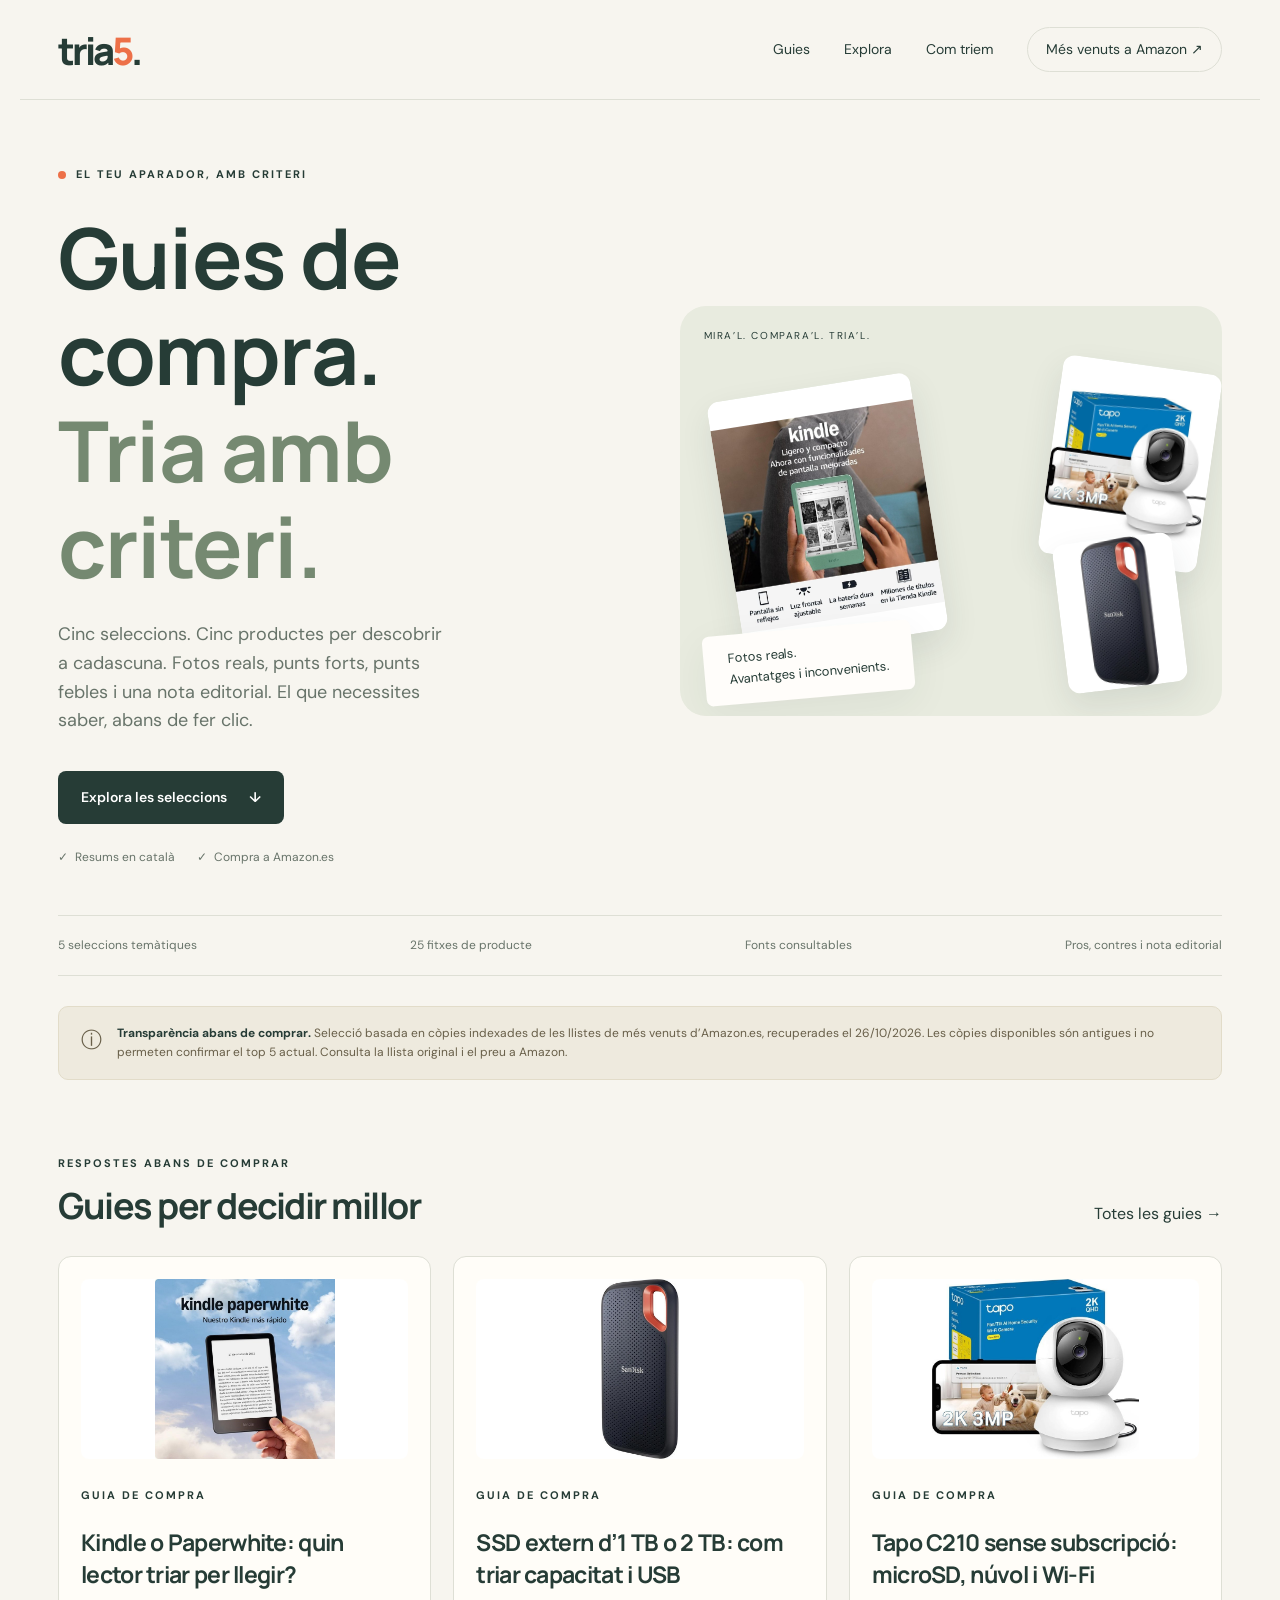
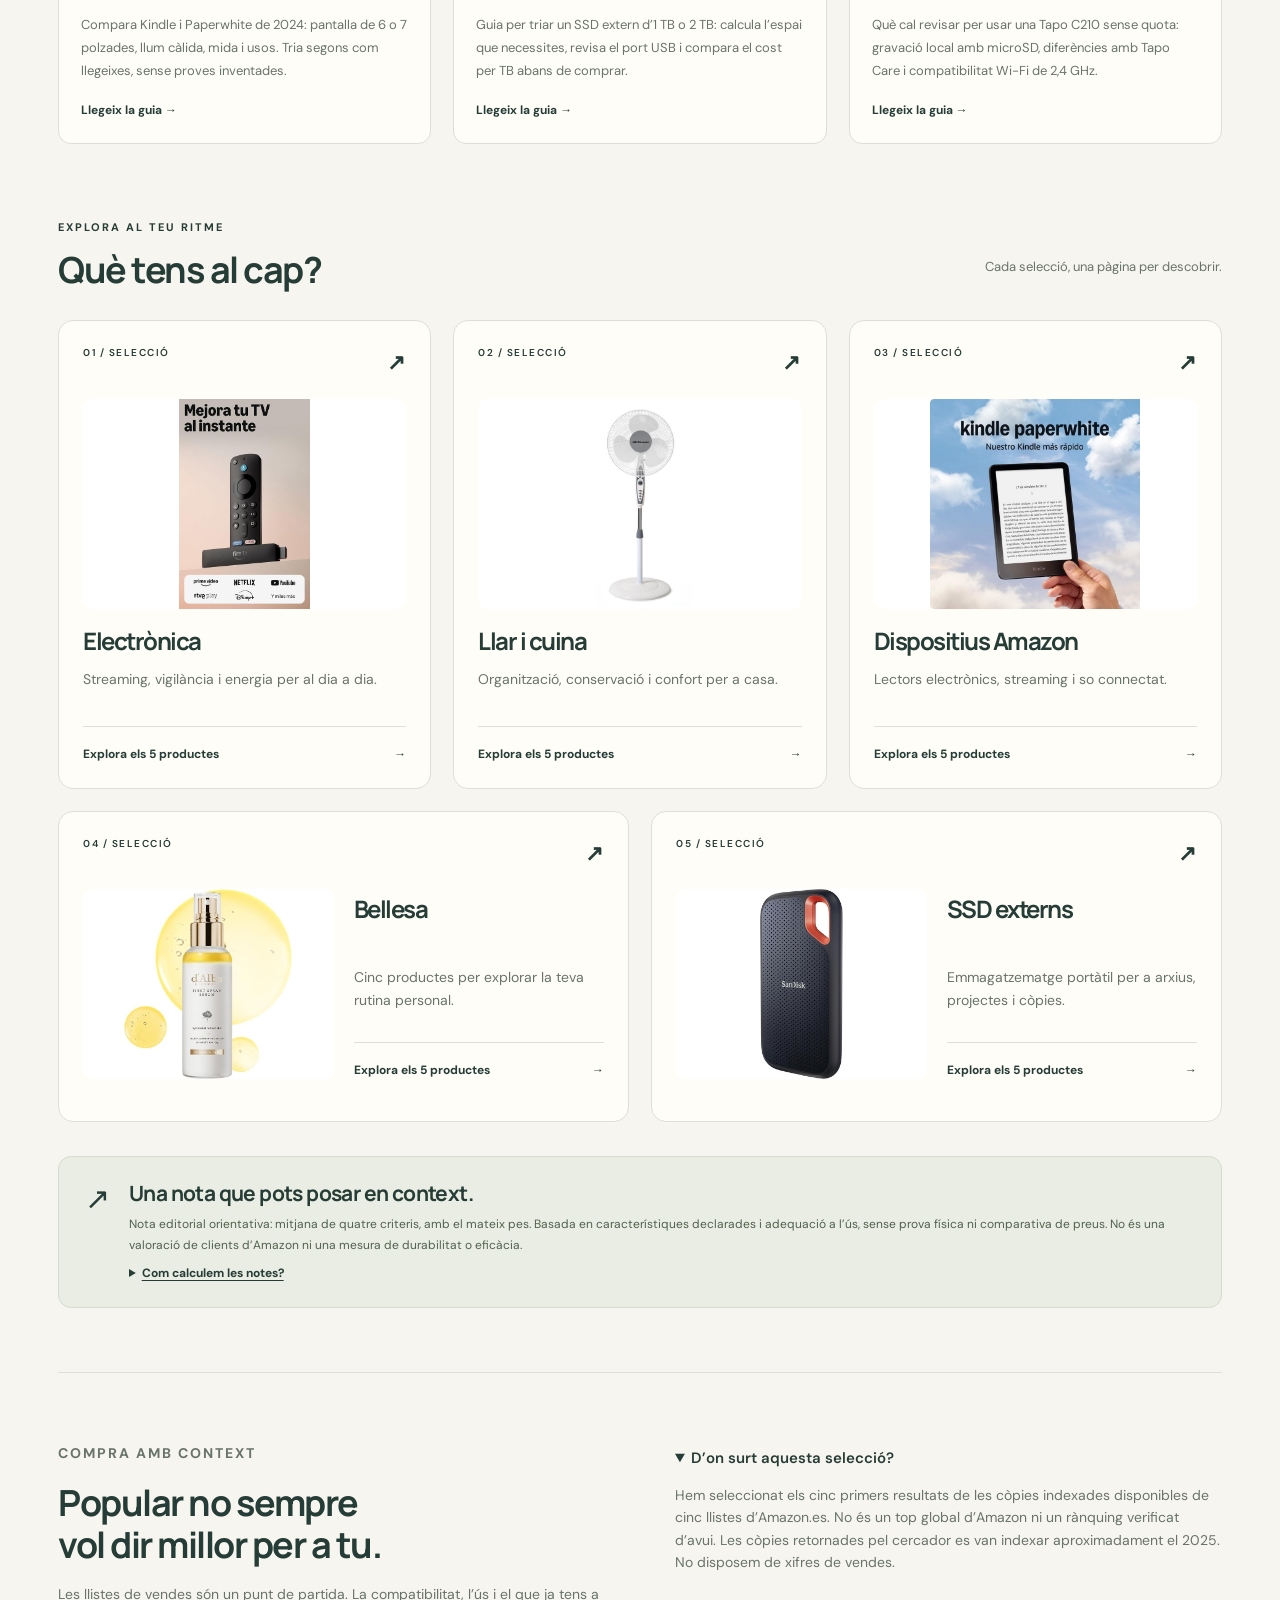
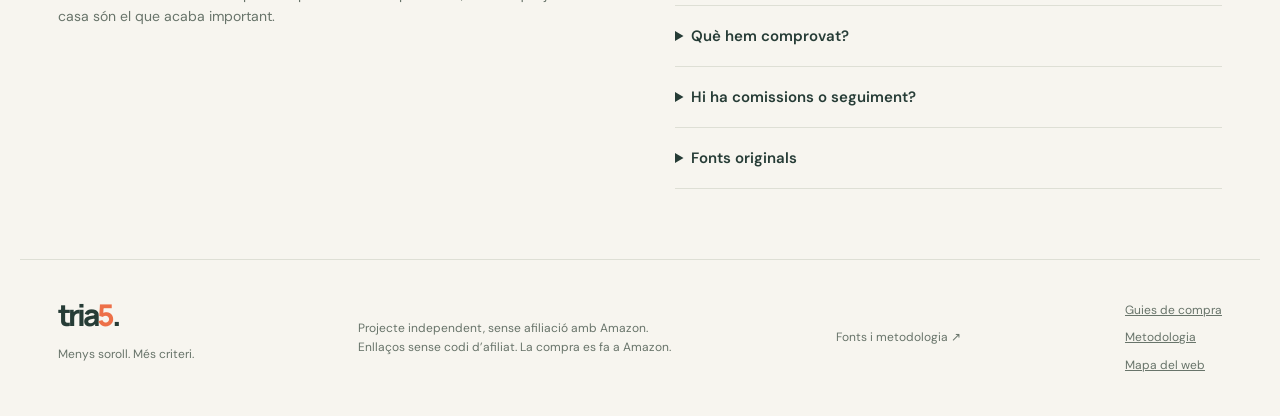
==== commit 457d9e83: "Improve technical SEO and add focused Catalan buying guides with transparent sources" ====
--- a/index.html
+++ b/index.html
@@ -1 +1 @@
-<!doctype html><html lang="ca"><head><meta charset="utf-8"><meta name="viewport" content="width=device-width,initial-scale=1"><meta name="theme-color" content="#263c36"><title>Descobreix la teva pròxima bona compra · tria5</title><meta name="description" content="Cinc seleccions de productes d’Amazon.es, amb resums en català, fonts i enllaços de compra."><link rel="stylesheet" href="styles.css"><script src="app.js" defer></script></head><body><a class="skip" href="#main">Salta al contingut</a><header><a class="brand" href="index.html" aria-label="Tria 5, inici">tria<span>5</span><i>.</i></a><nav aria-label="Principal"><a href="index.html#categories">Explora</a><a href="index.html#criteri">Com triem</a><a class="nav-cta" href="https://www.amazon.es/gp/bestsellers" target="_blank" rel="noopener noreferrer">Més venuts a Amazon ↗</a></nav></header><main id="main"><section class="hero"><div><p class="eyebrow"><span></span> EL TEU APARADOR, AMB CRITERI</p><h1>Troba menys.<br><em>Tria millor.</em></h1><p class="hero-copy">Cinc seleccions. Cinc productes per descobrir a cadascuna. Fotos reals, punts forts, punts febles i una nota editorial. El que necessites saber, abans de fer clic.</p><a class="button" href="#categories">Explora les seleccions <span>↓</span></a><div class="hero-meta"><span>Resums en català</span><span>Compra a Amazon.es</span></div></div><div class="hero-art product-montage"><span class="montage-tag">MIRA’L. COMPARA’L. TRIA’L.</span><img class="montage-main" src="assets/products/B0CP31JRLK.jpg" alt="Kindle 16 GB · verd matcha" width="680" height="680" fetchpriority="high" decoding="async"><img class="montage-side" src="assets/products/B095CLQ1PT.jpg" alt="Tapo C210" width="680" height="680" loading="lazy" decoding="async"><img class="montage-small" src="assets/products/B08GTYFC37.jpg" alt="SanDisk Extreme · 1 TB" width="680" height="680" loading="lazy" decoding="async"><span class="floating-label">Fotos reals.<br>Avantatges i inconvenients.</span></div></section><section class="trust"><span>5 seleccions temàtiques</span><span>25 fitxes de producte</span><span>Fonts consultables</span><span>Pros, contres i nota editorial</span></section><aside class="notice"><span aria-hidden="true">ⓘ</span><p><strong>Transparència abans de comprar.</strong> Selecció basada en còpies indexades de les llistes de més venuts d’Amazon.es, recuperades el 26/10/2026. Les còpies disponibles són antigues i no permeten confirmar el top 5 actual. Consulta la llista original i el preu a Amazon.</p></aside><section id="categories"><div class="section-heading"><div><p class="eyebrow">EXPLORA AL TEU RITME</p><h2>Què tens al cap?</h2></div><p>Cada selecció, una pàgina per descobrir.</p></div><div class="category-grid"><a class="category-card" href="electronica.html" style="--accent:#ed7048"><div class="category-top"><span>01 / SELECCIÓ</span><span>↗</span></div><img class="category-photo" src="assets/products/B0DJGCX6Q2.jpg" alt="Fire TV Stick HD" width="680" height="680" loading="lazy" decoding="async"><h3>Electrònica</h3><p>Streaming, vigilància i energia per al dia a dia.</p><span class="card-bottom">Explora els 5 productes <span>→</span></span></a><a class="category-card" href="llar.html" style="--accent:#b5b98e"><div class="category-top"><span>02 / SELECCIÓ</span><span>↗</span></div><img class="category-photo" src="assets/products/B01D4YVY80.jpg" alt="Orbegozo SF 0147" width="680" height="680" loading="lazy" decoding="async"><h3>Llar i cuina</h3><p>Organització, conservació i confort per a casa.</p><span class="card-bottom">Explora els 5 productes <span>→</span></span></a><a class="category-card" href="dispositius-amazon.html" style="--accent:#dabd77"><div class="category-top"><span>03 / SELECCIÓ</span><span>↗</span></div><img class="category-photo" src="assets/products/B0CFPWLGF2.jpg" alt="Kindle Paperwhite 16 GB · negre" width="680" height="680" loading="lazy" decoding="async"><h3>Dispositius Amazon</h3><p>Lectors electrònics, streaming i so connectat.</p><span class="card-bottom">Explora els 5 productes <span>→</span></span></a><a class="category-card" href="bellesa.html" style="--accent:#d5a3aa"><div class="category-top"><span>04 / SELECCIÓ</span><span>↗</span></div><img class="category-photo" src="assets/products/B0BFQ9RD5B.jpg" alt="d’alba First Spray Serum · 100 ml" width="680" height="680" loading="lazy" decoding="async"><h3>Bellesa</h3><p>Cinc productes per explorar la teva rutina personal.</p><span class="card-bottom">Explora els 5 productes <span>→</span></span></a><a class="category-card" href="ssd-externs.html" style="--accent:#99b2ba"><div class="category-top"><span>05 / SELECCIÓ</span><span>↗</span></div><img class="category-photo" src="assets/products/B08GTYFC37.jpg" alt="SanDisk Extreme · 1 TB" width="680" height="680" loading="lazy" decoding="async"><h3>SSD externs</h3><p>Emmagatzematge portàtil per a arxius, projectes i còpies.</p><span class="card-bottom">Explora els 5 productes <span>→</span></span></a></div></section><aside class="rating-method" id="notes"><span class="rating-method-icon" aria-hidden="true">↗</span><div><h2>Una nota que pots posar en context.</h2><p>Nota editorial orientativa: mitjana de quatre criteris, amb el mateix pes. Basada en característiques declarades i adequació a l’ús, sense prova física ni comparativa de preus. No és una valoració de clients d’Amazon ni una mesura de durabilitat o eficàcia.</p><details><summary>Com calculem les notes?</summary><p>Cada criteri puntua de 0 a 10: utilitat per a l’ús descrit, prestacions declarades dins la seva categoria, versatilitat i balanç de limitacions (més alt vol dir menys concessions). La nota és la mitjana aritmètica, arrodonida a una decimal. Són judicis editorials subjectius, no resultats de laboratori. Les notes de categories diferents no estableixen un rànquing universal. La informació incompleta o les limitacions resten puntuació.</p><p>No hem avaluat fiabilitat a llarg termini, rendiment real, soroll, tolerància cutània ni resultats cosmètics. El preu i les opinions d’Amazon no entren en el càlcul. Revisió: 26/10/2026.</p></details></div></aside><section class="method" id="criteri"><div><p class="eyebrow">COMPRA AMB CONTEXT</p><h2>Popular no sempre<br>vol dir millor per a tu.</h2><p>Les llistes de vendes són un punt de partida. La compatibilitat, l’ús i el que ja tens a casa són el que acaba important.</p></div><div><details open><summary>D’on surt aquesta selecció?</summary><p>Hem seleccionat els cinc primers resultats de les còpies indexades disponibles de cinc llistes d’Amazon.es. No és un top global d’Amazon ni un rànquing verificat d’avui. Les còpies retornades pel cercador es van indexar aproximadament el 2025. No disposem de xifres de vendes.</p></details><details><summary>Què hem comprovat?</summary><p>Els noms, les característiques bàsiques i els identificadors de les fitxes d’Amazon. Les variants, els venedors, la generació, les existències i el preu poden canviar. Els resums no són proves de laboratori ni opinions de clients. Les valoracions són judicis editorials sobre les prestacions declarades i les seves limitacions.</p></details><details><summary>Hi ha comissions o seguiment?</summary><p>Els enllaços no inclouen cap codi d’afiliat. Aquesta web no té analítica, formularis, comptes ni galetes pròpies. Amazon aplica la seva política quan hi accedeixes. Les fotografies provenen de les fitxes de producte d’Amazon i, per a l’Orbegozo SF 0147, del fabricant. Les marques i fotografies pertanyen als seus titulars. Els recursos tipogràfics de Google Fonts poden efectuar connexions externes.</p></details><details><summary>Fonts originals</summary><ul><li><a href="https://www.amazon.es/gp/bestsellers/electronics/" target="_blank" rel="noopener noreferrer">Electrònica ↗</a></li><li><a href="https://www.amazon.es/gp/bestsellers/kitchen" target="_blank" rel="noopener noreferrer">Llar i cuina ↗</a></li><li><a href="https://www.amazon.es/gp/bestsellers/amazon-devices" target="_blank" rel="noopener noreferrer">Dispositius Amazon ↗</a></li><li><a href="https://www.amazon.es/gp/bestsellers/beauty" target="_blank" rel="noopener noreferrer">Bellesa ↗</a></li><li><a href="https://www.amazon.es/gp/bestsellers/computers/937905031" target="_blank" rel="noopener noreferrer">SSD externs ↗</a></li></ul><p>Recerca: 26 d’octubre de 2026. Actualització manual. Fire TV apareix en dues seleccions i els Kindle negre i verd són variants del mateix model.</p></details></div></section></main><footer><div><a class="brand" href="index.html">tria<span>5</span><i>.</i></a><p>Menys soroll. Més criteri.</p></div><p>Projecte independent, sense afiliació amb Amazon.<br>Enllaços sense codi d’afiliat. La compra es fa a Amazon.</p><a href="index.html#criteri">Fonts i metodologia ↗</a></footer></body></html>+<!doctype html><html lang="ca"><head><meta charset="utf-8"><meta name="viewport" content="width=device-width,initial-scale=1"><meta name="theme-color" content="#263c36"><title>Guies de compra en català i productes comparats | tria5</title><meta name="description" content="Tria amb criteri: guies sobre Kindle, SSD i càmeres, més seleccions amb fotos reals, pros, contres i notes editorials transparents."><link rel="stylesheet" href="styles.css"><script src="app.js" defer></script><!-- seo:start --><link rel="canonical" href="https://skirep.github.io/amazon-top5-cat/"><meta name="robots" content="index,follow,max-image-preview:large"><meta property="og:locale" content="ca_ES"><meta property="og:type" content="website"><meta property="og:site_name" content="tria5"><meta property="og:title" content="Guies de compra en català i productes comparats | tria5"><meta property="og:description" content="Tria amb criteri: guies sobre Kindle, SSD i càmeres, més seleccions amb fotos reals, pros, contres i notes editorials transparents."><meta property="og:url" content="https://skirep.github.io/amazon-top5-cat/"><meta property="og:image" content="https://skirep.github.io/amazon-top5-cat/assets/products/B0CFPWLGF2.jpg"><meta property="og:image:alt" content="Kindle Paperwhite 16 GB · negre"><meta name="twitter:card" content="summary_large_image"><meta name="twitter:title" content="Guies de compra en català i productes comparats | tria5"><meta name="twitter:description" content="Tria amb criteri: guies sobre Kindle, SSD i càmeres, més seleccions amb fotos reals, pros, contres i notes editorials transparents."><meta name="twitter:image" content="https://skirep.github.io/amazon-top5-cat/assets/products/B0CFPWLGF2.jpg"><script type="application/ld+json">{"@context": "https://schema.org", "@graph": [{"@type": "Organization", "@id": "https://skirep.github.io/amazon-top5-cat/#organization", "name": "tria5", "url": "https://skirep.github.io/amazon-top5-cat/"}, {"@type": "WebSite", "@id": "https://skirep.github.io/amazon-top5-cat/#website", "url": "https://skirep.github.io/amazon-top5-cat/", "name": "tria5", "inLanguage": "ca", "publisher": {"@id": "https://skirep.github.io/amazon-top5-cat/#organization"}}, {"@type": "CollectionPage", "@id": "https://skirep.github.io/amazon-top5-cat/#page", "url": "https://skirep.github.io/amazon-top5-cat/", "name": "Guies de compra en català i productes comparats", "description": "Tria amb criteri: guies sobre Kindle, SSD i càmeres, més seleccions amb fotos reals, pros, contres i notes editorials transparents.", "inLanguage": "ca", "isPartOf": {"@id": "https://skirep.github.io/amazon-top5-cat/#website"}}]}</script><!-- seo:end --></head><body><a class="skip" href="#main">Salta al contingut</a><header><a class="brand" href="./" aria-label="Tria 5, inici">tria<span>5</span><i>.</i></a><nav aria-label="Principal"><a href="guies.html">Guies</a><a href="./#categories">Explora</a><a href="./#criteri">Com triem</a><a class="nav-cta" href="https://www.amazon.es/gp/bestsellers" target="_blank" rel="noopener noreferrer">Més venuts a Amazon ↗</a></nav></header><main id="main"><section class="hero"><div><p class="eyebrow"><span></span> EL TEU APARADOR, AMB CRITERI</p><h1>Guies de compra.<br><em>Tria amb criteri.</em></h1><p class="hero-copy">Cinc seleccions. Cinc productes per descobrir a cadascuna. Fotos reals, punts forts, punts febles i una nota editorial. El que necessites saber, abans de fer clic.</p><a class="button" href="#categories">Explora les seleccions <span>↓</span></a><div class="hero-meta"><span>Resums en català</span><span>Compra a Amazon.es</span></div></div><div class="hero-art product-montage"><span class="montage-tag">MIRA’L. COMPARA’L. TRIA’L.</span><img class="montage-main" src="assets/products/B0CP31JRLK.jpg" alt="Kindle 16 GB · verd matcha" width="680" height="680" fetchpriority="high" decoding="async"><img class="montage-side" src="assets/products/B095CLQ1PT.jpg" alt="Tapo C210" width="680" height="680" loading="lazy" decoding="async"><img class="montage-small" src="assets/products/B08GTYFC37.jpg" alt="SanDisk Extreme · 1 TB" width="680" height="680" loading="lazy" decoding="async"><span class="floating-label">Fotos reals.<br>Avantatges i inconvenients.</span></div></section><section class="trust"><span>5 seleccions temàtiques</span><span>25 fitxes de producte</span><span>Fonts consultables</span><span>Pros, contres i nota editorial</span></section><aside class="notice"><span aria-hidden="true">ⓘ</span><p><strong>Transparència abans de comprar.</strong> Selecció basada en còpies indexades de les llistes de més venuts d’Amazon.es, recuperades el 26/10/2026. Les còpies disponibles són antigues i no permeten confirmar el top 5 actual. Consulta la llista original i el preu a Amazon.</p></aside><!-- buying:start --><section class="home-guides" id="guies"><div class="section-heading"><div><p class="eyebrow">RESPOSTES ABANS DE COMPRAR</p><h2>Guies per decidir millor</h2></div><a href="guies.html">Totes les guies →</a></div><div class="guide-grid"><a class="guide-card" href="kindle-o-paperwhite.html"><img class="guide-photo" src="assets/products/B0CFPWLGF2.jpg" alt="Kindle Paperwhite 16 GB · negre" width="680" height="680" loading="lazy" decoding="async"><span class="eyebrow">GUIA DE COMPRA</span><h3>Kindle o Paperwhite: quin lector triar per llegir?</h3><p>Compara Kindle i Paperwhite de 2024: pantalla de 6 o 7 polzades, llum càlida, mida i usos. Tria segons com llegeixes, sense proves inventades.</p><span>Llegeix la guia →</span></a><a class="guide-card" href="ssd-extern-1tb-o-2tb.html"><img class="guide-photo" src="assets/products/B08GTYFC37.jpg" alt="SanDisk Extreme · 1 TB" width="680" height="680" loading="lazy" decoding="async"><span class="eyebrow">GUIA DE COMPRA</span><h3>SSD extern d’1 TB o 2 TB: com triar capacitat i USB</h3><p>Guia per triar un SSD extern d’1 TB o 2 TB: calcula l’espai que necessites, revisa el port USB i compara el cost per TB abans de comprar.</p><span>Llegeix la guia →</span></a><a class="guide-card" href="tapo-c210-sense-subscripcio.html"><img class="guide-photo" src="assets/products/B095CLQ1PT.jpg" alt="Tapo C210" width="680" height="680" loading="lazy" decoding="async"><span class="eyebrow">GUIA DE COMPRA</span><h3>Tapo C210 sense subscripció: microSD, núvol i Wi-Fi</h3><p>Què cal revisar per usar una Tapo C210 sense quota: gravació local amb microSD, diferències amb Tapo Care i compatibilitat Wi-Fi de 2,4 GHz.</p><span>Llegeix la guia →</span></a></div></section><!-- buying:end --><section id="categories"><div class="section-heading"><div><p class="eyebrow">EXPLORA AL TEU RITME</p><h2>Què tens al cap?</h2></div><p>Cada selecció, una pàgina per descobrir.</p></div><div class="category-grid"><a class="category-card" href="electronica.html" style="--accent:#ed7048"><div class="category-top"><span>01 / SELECCIÓ</span><span>↗</span></div><img class="category-photo" src="assets/products/B0DJGCX6Q2.jpg" alt="Fire TV Stick HD" width="680" height="680" loading="lazy" decoding="async"><h3>Electrònica</h3><p>Streaming, vigilància i energia per al dia a dia.</p><span class="card-bottom">Explora els 5 productes <span>→</span></span></a><a class="category-card" href="llar.html" style="--accent:#b5b98e"><div class="category-top"><span>02 / SELECCIÓ</span><span>↗</span></div><img class="category-photo" src="assets/products/B01D4YVY80.jpg" alt="Orbegozo SF 0147" width="680" height="680" loading="lazy" decoding="async"><h3>Llar i cuina</h3><p>Organització, conservació i confort per a casa.</p><span class="card-bottom">Explora els 5 productes <span>→</span></span></a><a class="category-card" href="dispositius-amazon.html" style="--accent:#dabd77"><div class="category-top"><span>03 / SELECCIÓ</span><span>↗</span></div><img class="category-photo" src="assets/products/B0CFPWLGF2.jpg" alt="Kindle Paperwhite 16 GB · negre" width="680" height="680" loading="lazy" decoding="async"><h3>Dispositius Amazon</h3><p>Lectors electrònics, streaming i so connectat.</p><span class="card-bottom">Explora els 5 productes <span>→</span></span></a><a class="category-card" href="bellesa.html" style="--accent:#d5a3aa"><div class="category-top"><span>04 / SELECCIÓ</span><span>↗</span></div><img class="category-photo" src="assets/products/B0BFQ9RD5B.jpg" alt="d’alba First Spray Serum · 100 ml" width="680" height="680" loading="lazy" decoding="async"><h3>Bellesa</h3><p>Cinc productes per explorar la teva rutina personal.</p><span class="card-bottom">Explora els 5 productes <span>→</span></span></a><a class="category-card" href="ssd-externs.html" style="--accent:#99b2ba"><div class="category-top"><span>05 / SELECCIÓ</span><span>↗</span></div><img class="category-photo" src="assets/products/B08GTYFC37.jpg" alt="SanDisk Extreme · 1 TB" width="680" height="680" loading="lazy" decoding="async"><h3>SSD externs</h3><p>Emmagatzematge portàtil per a arxius, projectes i còpies.</p><span class="card-bottom">Explora els 5 productes <span>→</span></span></a></div></section><aside class="rating-method" id="notes"><span class="rating-method-icon" aria-hidden="true">↗</span><div><h2>Una nota que pots posar en context.</h2><p>Nota editorial orientativa: mitjana de quatre criteris, amb el mateix pes. Basada en característiques declarades i adequació a l’ús, sense prova física ni comparativa de preus. No és una valoració de clients d’Amazon ni una mesura de durabilitat o eficàcia.</p><details><summary>Com calculem les notes?</summary><p>Cada criteri puntua de 0 a 10: utilitat per a l’ús descrit, prestacions declarades dins la seva categoria, versatilitat i balanç de limitacions (més alt vol dir menys concessions). La nota és la mitjana aritmètica, arrodonida a una decimal. Són judicis editorials subjectius, no resultats de laboratori. Les notes de categories diferents no estableixen un rànquing universal. La informació incompleta o les limitacions resten puntuació.</p><p>No hem avaluat fiabilitat a llarg termini, rendiment real, soroll, tolerància cutània ni resultats cosmètics. El preu i les opinions d’Amazon no entren en el càlcul. Revisió: 26/10/2026.</p></details></div></aside><section class="method" id="criteri"><div><p class="eyebrow">COMPRA AMB CONTEXT</p><h2>Popular no sempre<br>vol dir millor per a tu.</h2><p>Les llistes de vendes són un punt de partida. La compatibilitat, l’ús i el que ja tens a casa són el que acaba important.</p></div><div><details open><summary>D’on surt aquesta selecció?</summary><p>Hem seleccionat els cinc primers resultats de les còpies indexades disponibles de cinc llistes d’Amazon.es. No és un top global d’Amazon ni un rànquing verificat d’avui. Les còpies retornades pel cercador es van indexar aproximadament el 2025. No disposem de xifres de vendes.</p></details><details><summary>Què hem comprovat?</summary><p>Els noms, les característiques bàsiques i els identificadors de les fitxes d’Amazon. Les variants, els venedors, la generació, les existències i el preu poden canviar. Els resums no són proves de laboratori ni opinions de clients. Les valoracions són judicis editorials sobre les prestacions declarades i les seves limitacions.</p></details><details><summary>Hi ha comissions o seguiment?</summary><p>Els enllaços no inclouen cap codi d’afiliat. Aquesta web no té analítica, formularis, comptes ni galetes pròpies. Amazon aplica la seva política quan hi accedeixes. Les fotografies provenen de les fitxes de producte d’Amazon i, per a l’Orbegozo SF 0147, del fabricant. Les marques i fotografies pertanyen als seus titulars. Les tipografies se serveixen des d’aquesta mateixa web, sense peticions a Google Fonts.</p></details><details><summary>Fonts originals</summary><ul><li><a href="https://www.amazon.es/gp/bestsellers/electronics/" target="_blank" rel="noopener noreferrer">Electrònica ↗</a></li><li><a href="https://www.amazon.es/gp/bestsellers/kitchen" target="_blank" rel="noopener noreferrer">Llar i cuina ↗</a></li><li><a href="https://www.amazon.es/gp/bestsellers/amazon-devices" target="_blank" rel="noopener noreferrer">Dispositius Amazon ↗</a></li><li><a href="https://www.amazon.es/gp/bestsellers/beauty" target="_blank" rel="noopener noreferrer">Bellesa ↗</a></li><li><a href="https://www.amazon.es/gp/bestsellers/computers/937905031" target="_blank" rel="noopener noreferrer">SSD externs ↗</a></li></ul><p>Recerca: 26 d’octubre de 2026. Actualització manual. Fire TV apareix en dues seleccions i els Kindle negre i verd són variants del mateix model.</p></details></div></section></main><footer><div><a class="brand" href="./">tria<span>5</span><i>.</i></a><p>Menys soroll. Més criteri.</p></div><p>Projecte independent, sense afiliació amb Amazon.<br>Enllaços sense codi d’afiliat. La compra es fa a Amazon.</p><a href="./#criteri">Fonts i metodologia ↗</a><div class="footer-resources"><a href="guies.html">Guies de compra</a><a href="metodologia.html">Metodologia</a><a href="sitemap.xml">Mapa del web</a></div></footer></body></html>
--- a/styles.css
+++ b/styles.css
@@ -1,8 +1,28 @@
-@import url('https://fonts.googleapis.com/css2?family=DM+Sans:wght@400;500;600;700&family=Manrope:wght@400;500;600;700;800&display=swap');
-:root{--ink:#263c36;--paper:#f7f5ef;--muted:#68746a;--line:#dedfd5;--orange:#ed7048}*{box-sizing:border-box}html{scroll-behavior:smooth;scroll-padding-top:24px}body{margin:0;background:var(--paper);color:var(--ink);font-family:'DM Sans',sans-serif;font-size:16px;line-height:1.6}a{color:inherit;text-decoration:none}button,input{font:inherit}a,button,input,summary{-webkit-tap-highlight-color:transparent}a:focus-visible,button:focus-visible,input:focus-visible,summary:focus-visible{outline:3px solid var(--orange);outline-offset:5px}header,main,footer{max-width:1240px;margin:auto;padding-left:38px;padding-right:38px}header{height:100px;display:flex;justify-content:space-between;align-items:center;border-bottom:1px solid var(--line)}.brand{font-family:Manrope,sans-serif;letter-spacing:-3px;font-size:38px;font-weight:800;line-height:1}.brand span{color:var(--orange)}.brand i{font-style:normal}nav{display:flex;align-items:center;gap:34px;font-size:14px}.nav-cta{border:1px solid var(--line);padding:10px 18px;border-radius:30px}.skip{position:absolute;top:-90px;background:var(--ink);color:white;padding:10px;z-index:5}.skip:focus{top:5px}.hero{display:grid;grid-template-columns:1.1fr 1fr;align-items:center;min-height:560px;gap:25px;padding:55px 0 48px}.eyebrow{font-size:11px;font-weight:700;letter-spacing:2px;display:flex;align-items:center;gap:10px}.eyebrow>span{width:8px;height:8px;border-radius:50%;background:var(--orange)}h1,h2,h3{font-family:Manrope,sans-serif;line-height:1.15;letter-spacing:-1.5px}h1{font-size:clamp(46px,6.8vw,84px);margin:25px 0}h1 em{font-style:normal;color:#758971}.hero-copy{max-width:390px;color:var(--muted);font-size:18px}.button{border:0;background:var(--ink);color:white;padding:15px 23px;border-radius:8px;display:inline-flex;align-items:center;justify-content:space-between;gap:22px;font-size:14px;font-weight:600;cursor:pointer;transition:background .2s,transform .2s}.button:hover{background:#496052;transform:translateY(-2px)}.hero .button{margin-top:18px}.hero-meta{display:flex;gap:22px;font-size:12px;color:var(--muted);margin-top:24px}.hero-meta span:before{content:'✓';margin-right:7px}.hero-art{position:relative;background:#e9ebdf;border-radius:46% 46% 18% 18%;padding:28px 0 44px;transform:rotate(2deg)}.hero-art .art{width:100%;transform:rotate(-2deg);height:330px}.floating-label{position:absolute;bottom:36px;left:20px;transform:rotate(-5deg);background:#fffdfa;box-shadow:0 12px 40px #263c3610;padding:14px 24px;border-radius:7px;font-size:13px}.edition{position:absolute;right:16px;top:25px;transform:rotate(-2deg);font-size:10px;letter-spacing:2px}.edition b{font-size:18px}.trust{display:flex;justify-content:space-between;padding:20px 0;border-top:1px solid var(--line);border-bottom:1px solid var(--line);font-size:12px;color:var(--muted)}.notice{display:flex;gap:15px;background:#eeeade;border:1px solid #e2dcc9;padding:17px 22px;border-radius:10px;margin:30px 0;font-size:12px;color:#685f49}.notice>span{font-size:21px}.notice p{margin:0}.notice strong{color:var(--ink)}section[id]{margin-top:64px}.section-heading{display:flex;justify-content:space-between;align-items:end;margin-bottom:30px}.section-heading h2{font-size:36px;margin:12px 0 0}.section-heading>p{font-size:13px;color:var(--muted)}.category-grid{display:grid;grid-template-columns:repeat(3,1fr);gap:22px}.category-card{display:block;background:#fffdf8;border:1px solid var(--line);border-radius:15px;padding:24px;transition:transform .2s,box-shadow .2s}.category-card:hover{transform:translateY(-5px);box-shadow:0 12px 25px #263c360b}.category-top{display:flex;justify-content:space-between;font-size:10px;letter-spacing:1.5px;font-weight:600}.category-top span:last-child{font-size:22px}.art{width:100%;height:200px}.category-card h3{font-size:24px;margin:12px 0}.category-card p{color:var(--muted);font-size:14px;min-height:44px}.card-bottom{display:flex;justify-content:space-between;border-top:1px solid var(--line);padding-top:18px;font-size:12px;font-weight:700}.method{display:grid;grid-template-columns:1fr 1fr;gap:70px;padding:55px 0 70px;border-top:1px solid var(--line)}.method h2{font-size:36px;margin:18px 0}.method p{color:var(--muted);font-size:14px}.method details{border-bottom:1px solid var(--line);padding:18px 0}.method summary{font-weight:600;cursor:pointer;font-size:15px}.method a{text-decoration:underline}.method ul{padding-left:20px;font-size:14px}footer{display:flex;align-items:center;justify-content:space-between;gap:25px;padding-top:40px;padding-bottom:40px;border-top:1px solid var(--line);font-size:12px;color:var(--muted)}footer .brand{font-size:30px;color:var(--ink)}footer a:last-child{text-decoration:underline}.back{display:inline-block;margin-top:28px;font-size:13px;color:var(--muted)}.category-hero{display:grid;grid-template-columns:1.5fr 1fr;align-items:center;padding:35px 0 25px}.category-hero h1{font-size:clamp(38px,6vw,68px);margin:20px 0}.category-hero h1 i{color:var(--accent);font-style:normal}.category-hero h2{font-size:23px;letter-spacing:-.5px;font-weight:500}.category-hero p{color:var(--muted)}.category-hero .art{height:260px}.text-link{font-size:13px;text-decoration:underline;text-underline-offset:5px}.product-tools{display:flex;align-items:center;gap:25px;margin:40px 0 20px}.product-tools h2{margin-right:auto;font-size:26px}.product-tools label{font-size:11px;color:var(--muted)}input[type=search]{display:block;margin-top:5px;border:1px solid var(--line);background:#fffdf8;padding:11px 15px;width:290px;border-radius:7px;color:var(--ink)}#result-count{font-size:12px;color:var(--muted)}.products{display:grid;gap:18px}.product{display:grid;grid-template-columns:170px 1fr 190px;gap:26px;align-items:center;background:#fffdf8;border:1px solid var(--line);border-radius:13px;padding:24px}.product-art{background:color-mix(in srgb,var(--accent) 10%,transparent);border-radius:9px;position:relative;text-align:center;align-self:stretch;display:flex;flex-direction:column;justify-content:center}.product-number{position:absolute;left:12px;top:8px;font-size:12px;font-weight:600}.mini-art{width:100%;height:140px}.product-art small{font-size:9px;color:var(--muted);padding-bottom:12px}.pill{background:#ebeee4;font-size:10px;letter-spacing:.6px;padding:4px 9px;border-radius:20px}.product h3{font-size:22px;letter-spacing:-.6px;margin:12px 0}.product-info>p{font-size:14px;color:var(--muted);margin:10px 0}.product-info .check{font-size:12px;line-height:1.6}.check b{color:var(--ink);display:block}.compare-label{display:inline-flex;align-items:center;gap:7px;font-size:11px;color:var(--muted);cursor:pointer;margin-top:8px}input[type=checkbox]{accent-color:var(--ink);width:16px;height:16px}.product-action{display:flex;flex-direction:column;align-items:stretch;gap:12px}.product-action>span{font-size:12px;color:var(--muted)}.product-action .button{padding:13px 14px;font-size:12px;gap:8px}.product-action small{font-size:10px;color:var(--muted)}.next{margin:55px 0}.next h2{font-size:25px}.next>div{display:flex;flex-wrap:wrap;gap:12px}.next a{padding:10px 16px;border:1px solid var(--line);border-radius:25px;font-size:13px}.next a:hover{background:#e9ebdf}.compare-bar{position:fixed;bottom:18px;left:50%;transform:translateX(-50%);background:#fffdf8;box-shadow:0 10px 40px #263c3633;border:1px solid var(--line);border-radius:14px;display:flex;gap:20px;align-items:center;padding:12px 18px;font-size:13px;z-index:3;max-width:95vw}.compare-bar button:not(.button){border:0;background:none;text-decoration:underline;cursor:pointer;color:var(--muted)}dialog{border:0;border-radius:18px;padding:28px;max-width:950px;width:92vw;background:var(--paper);color:var(--ink)}dialog::backdrop{background:#14261fe0}.dialog-head{display:flex;justify-content:space-between;align-items:center}.dialog-head h2{font-size:25px}.dialog-head button{border:0;background:none;font-size:24px;cursor:pointer}#comparison-content{overflow-x:auto}table{border-collapse:collapse;width:100%;font-size:13px}th,td{text-align:left;vertical-align:top;padding:18px;border-bottom:1px solid var(--line);min-width:160px}th{font-size:15px}td a{text-decoration:underline}body:has(.compare-bar:not([hidden])){padding-bottom:90px}[hidden]{display:none!important}@media(min-width:1000px){.category-card:nth-child(4),.category-card:nth-child(5){grid-column:span 1}.category-grid{grid-template-columns:repeat(6,1fr)}.category-card{grid-column:span 2}.category-card:nth-child(4),.category-card:nth-child(5){grid-column:span 3;display:grid;grid-template-columns:1fr 1fr;column-gap:20px}.category-card:nth-child(n+4) .category-top{grid-column:1/-1}.category-card:nth-child(n+4) .art{grid-column:1;grid-row:2/5}.category-card:nth-child(n+4) h3{margin-top:24px}.category-card:nth-child(n+4) .card-bottom{grid-column:2}}@media(max-width:800px){header,main,footer{padding-left:22px;padding-right:22px}header{height:80px}nav{gap:18px}nav>a:nth-child(2){display:none}.hero{min-height:0;padding:35px 0;gap:10px}.hero h1{font-size:57px}.hero-art .art{height:230px}.hero-copy{font-size:15px}.floating-label{font-size:10px;bottom:20px;left:0;padding:10px}.hero-meta{gap:13px;font-size:10px}.trust{flex-wrap:wrap;gap:12px}.category-grid{grid-template-columns:1fr 1fr}.method{gap:30px}.product{grid-template-columns:115px 1fr;gap:18px;padding:18px}.product-action{grid-column:2}.product-action>span{display:none}.product-action small{display:none}.product-art{grid-row:1/3}.mini-art{height:120px}.product h3{font-size:19px}.product-tools{flex-wrap:wrap;gap:10px}.product-tools h2{flex-basis:100%}.category-hero{grid-template-columns:1.4fr 1fr}.category-hero .art{height:210px}.category-hero h2{font-size:19px}footer{align-items:start;flex-wrap:wrap}.method h2{font-size:29px}}@media(max-width:540px){nav>a:first-child{display:none}.nav-cta{font-size:11px;padding:9px 12px}.hero{grid-template-columns:1fr}.hero h1{font-size:65px;letter-spacing:-3px}.hero-copy{font-size:17px;max-width:330px}.hero-art{margin:15px 15px 10px;padding:0 0 30px}.hero-art .art{height:245px}.floating-label{left:15px;font-size:12px}.hero-meta{font-size:11px}.trust>span{width:46%;font-size:11px}.section-heading{display:block}.section-heading h2{font-size:31px}.section-heading>p{margin-top:16px}.category-grid{grid-template-columns:1fr}.category-card{padding:22px}.category-card .art{height:190px}.category-card h3{font-size:25px}.category-card p{min-height:0}.method{grid-template-columns:1fr;gap:10px;padding:30px 0 45px}.method h2{font-size:32px}.notice{padding:14px;font-size:11px;gap:10px}.category-hero{grid-template-columns:1fr;position:relative;padding-top:24px}.category-hero h1{font-size:46px}.category-hero>div:last-child{display:none}.category-hero h2{font-size:20px}.product-tools input{width:min(290px,75vw)}.product{grid-template-columns:75px 1fr;gap:13px;padding:14px}.product h3{font-size:18px}.product-info>p{font-size:13px}.product-art small{font-size:8px;padding:0 5px}.mini-art{height:90px}.product-number{font-size:10px}.product-action .button{width:100%;font-size:12px;justify-content:center}.product-info .check{font-size:11px}.compare-bar{gap:10px;padding:10px;width:95vw;justify-content:space-between;font-size:11px}.compare-bar .button{font-size:11px;padding:12px}.compare-bar #selected-count{max-width:90px;line-height:1.3}.next a{font-size:12px}footer{font-size:11px}dialog{padding:18px}.dialog-head h2{font-size:21px}}@media(prefers-reduced-motion:reduce){html{scroll-behavior:auto}*,*:before,*:after{transition:none!important}}/* Product photography and editorial reviews */
+@font-face {
+  font-family: 'DM Sans';
+  font-style: normal;
+  font-weight: 400 700;
+  font-display: swap;
+  src: url(assets/fonts/dm-sans-latin.woff2) format('woff2');
+  unicode-range: U+0000-00FF, U+0131, U+0152-0153, U+02BB-02BC, U+02C6, U+02DA, U+02DC, U+0304, U+0308, U+0329, U+2000-206F, U+20AC, U+2122, U+2191, U+2193, U+2212, U+2215, U+FEFF, U+FFFD;
+}
+@font-face {
+  font-family: 'Manrope';
+  font-style: normal;
+  font-weight: 400 800;
+  font-display: swap;
+  src: url(assets/fonts/manrope-latin.woff2) format('woff2');
+  unicode-range: U+0000-00FF, U+0131, U+0152-0153, U+02BB-02BC, U+02C6, U+02DA, U+02DC, U+0304, U+0308, U+0329, U+2000-206F, U+20AC, U+2122, U+2191, U+2193, U+2212, U+2215, U+FEFF, U+FFFD;
+}
+:root{--ink:#263c36;--paper:#f7f5ef;--muted:#68746a;--line:#dedfd5;--orange:#ed7048}*{box-sizing:border-box}html{scroll-behavior:smooth;scroll-padding-top:24px}body{margin:0;background:var(--paper);color:var(--ink);font-family:'DM Sans',sans-serif;font-size:16px;line-height:1.6}a{color:inherit;text-decoration:none}button,input{font:inherit}a,button,input,summary{-webkit-tap-highlight-color:transparent}a:focus-visible,button:focus-visible,input:focus-visible,summary:focus-visible{outline:3px solid var(--orange);outline-offset:5px}header,main,footer{max-width:1240px;margin:auto;padding-left:38px;padding-right:38px}header{height:100px;display:flex;justify-content:space-between;align-items:center;border-bottom:1px solid var(--line)}.brand{font-family:Manrope,sans-serif;letter-spacing:-3px;font-size:38px;font-weight:800;line-height:1}.brand span{color:var(--orange)}.brand i{font-style:normal}nav{display:flex;align-items:center;gap:34px;font-size:14px}.nav-cta{border:1px solid var(--line);padding:10px 18px;border-radius:30px}.skip{position:absolute;top:-90px;background:var(--ink);color:white;padding:10px;z-index:5}.skip:focus{top:5px}.hero{display:grid;grid-template-columns:1.1fr 1fr;align-items:center;min-height:560px;gap:25px;padding:55px 0 48px}.eyebrow{font-size:11px;font-weight:700;letter-spacing:2px;display:flex;align-items:center;gap:10px}.eyebrow>span{width:8px;height:8px;border-radius:50%;background:var(--orange)}h1,h2,h3{font-family:Manrope,sans-serif;line-height:1.15;letter-spacing:-1.5px}h1{font-size:clamp(46px,6.8vw,84px);margin:25px 0}h1 em{font-style:normal;color:#758971}.hero-copy{max-width:390px;color:var(--muted);font-size:18px}.button{border:0;background:var(--ink);color:white;padding:15px 23px;border-radius:8px;display:inline-flex;align-items:center;justify-content:space-between;gap:22px;font-size:14px;font-weight:600;cursor:pointer;transition:background .2s,transform .2s}.button:hover{background:#496052;transform:translateY(-2px)}.hero .button{margin-top:18px}.hero-meta{display:flex;gap:22px;font-size:12px;color:var(--muted);margin-top:24px}.hero-meta span:before{content:'✓';margin-right:7px}.hero-art{position:relative;background:#e9ebdf;border-radius:46% 46% 18% 18%;padding:28px 0 44px;transform:rotate(2deg)}.hero-art .art{width:100%;transform:rotate(-2deg);height:330px}.floating-label{position:absolute;bottom:36px;left:20px;transform:rotate(-5deg);background:#fffdfa;box-shadow:0 12px 40px #263c3610;padding:14px 24px;border-radius:7px;font-size:13px}.edition{position:absolute;right:16px;top:25px;transform:rotate(-2deg);font-size:10px;letter-spacing:2px}.edition b{font-size:18px}.trust{display:flex;justify-content:space-between;padding:20px 0;border-top:1px solid var(--line);border-bottom:1px solid var(--line);font-size:12px;color:var(--muted)}.notice{display:flex;gap:15px;background:#eeeade;border:1px solid #e2dcc9;padding:17px 22px;border-radius:10px;margin:30px 0;font-size:12px;color:#685f49}.notice>span{font-size:21px}.notice p{margin:0}.notice strong{color:var(--ink)}section[id]{margin-top:64px}.section-heading{display:flex;justify-content:space-between;align-items:end;margin-bottom:30px}.section-heading h2{font-size:36px;margin:12px 0 0}.section-heading>p{font-size:13px;color:var(--muted)}.category-grid{display:grid;grid-template-columns:repeat(3,1fr);gap:22px}.category-card{display:block;background:#fffdf8;border:1px solid var(--line);border-radius:15px;padding:24px;transition:transform .2s,box-shadow .2s}.category-card:hover{transform:translateY(-5px);box-shadow:0 12px 25px #263c360b}.category-top{display:flex;justify-content:space-between;font-size:10px;letter-spacing:1.5px;font-weight:600}.category-top span:last-child{font-size:22px}.art{width:100%;height:200px}.category-card h3{font-size:24px;margin:12px 0}.category-card p{color:var(--muted);font-size:14px;min-height:44px}.card-bottom{display:flex;justify-content:space-between;border-top:1px solid var(--line);padding-top:18px;font-size:12px;font-weight:700}.method{display:grid;grid-template-columns:1fr 1fr;gap:70px;padding:55px 0 70px;border-top:1px solid var(--line)}.method h2{font-size:36px;margin:18px 0}.method p{color:var(--muted);font-size:14px}.method details{border-bottom:1px solid var(--line);padding:18px 0}.method summary{font-weight:600;cursor:pointer;font-size:15px}.method a{text-decoration:underline}.method ul{padding-left:20px;font-size:14px}footer{display:flex;align-items:center;justify-content:space-between;gap:25px;padding-top:40px;padding-bottom:40px;border-top:1px solid var(--line);font-size:12px;color:var(--muted)}footer .brand{font-size:30px;color:var(--ink)}footer a:last-child{text-decoration:underline}.back{display:inline-block;margin-top:28px;font-size:13px;color:var(--muted)}.category-hero{display:grid;grid-template-columns:1.5fr 1fr;align-items:center;padding:35px 0 25px}.category-hero h1{font-size:clamp(38px,6vw,68px);margin:20px 0}.category-hero h1 i{color:var(--accent);font-style:normal}.category-hero h2{font-size:23px;letter-spacing:-.5px;font-weight:500}.category-hero p{color:var(--muted)}.category-hero .art{height:260px}.text-link{font-size:13px;text-decoration:underline;text-underline-offset:5px}.product-tools{display:flex;align-items:center;gap:25px;margin:40px 0 20px}.product-tools h2{margin-right:auto;font-size:26px}.product-tools label{font-size:11px;color:var(--muted)}input[type=search]{display:block;margin-top:5px;border:1px solid var(--line);background:#fffdf8;padding:11px 15px;width:290px;border-radius:7px;color:var(--ink)}#result-count{font-size:12px;color:var(--muted)}.products{display:grid;gap:18px}.product{display:grid;grid-template-columns:170px 1fr 190px;gap:26px;align-items:center;background:#fffdf8;border:1px solid var(--line);border-radius:13px;padding:24px}.product-art{background:color-mix(in srgb,var(--accent) 10%,transparent);border-radius:9px;position:relative;text-align:center;align-self:stretch;display:flex;flex-direction:column;justify-content:center}.product-number{position:absolute;left:12px;top:8px;font-size:12px;font-weight:600}.mini-art{width:100%;height:140px}.product-art small{font-size:9px;color:var(--muted);padding-bottom:12px}.pill{background:#ebeee4;font-size:10px;letter-spacing:.6px;padding:4px 9px;border-radius:20px}.product h3{font-size:22px;letter-spacing:-.6px;margin:12px 0}.product-info>p{font-size:14px;color:var(--muted);margin:10px 0}.product-info .check{font-size:12px;line-height:1.6}.check b{color:var(--ink);display:block}.compare-label{display:inline-flex;align-items:center;gap:7px;font-size:11px;color:var(--muted);cursor:pointer;margin-top:8px}input[type=checkbox]{accent-color:var(--ink);width:16px;height:16px}.product-action{display:flex;flex-direction:column;align-items:stretch;gap:12px}.product-action>span{font-size:12px;color:var(--muted)}.product-action .button{padding:13px 14px;font-size:12px;gap:8px}.product-action small{font-size:10px;color:var(--muted)}.next{margin:55px 0}.next h2{font-size:25px}.next>div{display:flex;flex-wrap:wrap;gap:12px}.next a{padding:10px 16px;border:1px solid var(--line);border-radius:25px;font-size:13px}.next a:hover{background:#e9ebdf}.compare-bar{position:fixed;bottom:18px;left:50%;transform:translateX(-50%);background:#fffdf8;box-shadow:0 10px 40px #263c3633;border:1px solid var(--line);border-radius:14px;display:flex;gap:20px;align-items:center;padding:12px 18px;font-size:13px;z-index:3;max-width:95vw}.compare-bar button:not(.button){border:0;background:none;text-decoration:underline;cursor:pointer;color:var(--muted)}dialog{border:0;border-radius:18px;padding:28px;max-width:950px;width:92vw;background:var(--paper);color:var(--ink)}dialog::backdrop{background:#14261fe0}.dialog-head{display:flex;justify-content:space-between;align-items:center}.dialog-head h2{font-size:25px}.dialog-head button{border:0;background:none;font-size:24px;cursor:pointer}#comparison-content{overflow-x:auto}table{border-collapse:collapse;width:100%;font-size:13px}th,td{text-align:left;vertical-align:top;padding:18px;border-bottom:1px solid var(--line);min-width:160px}th{font-size:15px}td a{text-decoration:underline}body:has(.compare-bar:not([hidden])){padding-bottom:90px}[hidden]{display:none!important}@media(min-width:1000px){.category-card:nth-child(4),.category-card:nth-child(5){grid-column:span 1}.category-grid{grid-template-columns:repeat(6,1fr)}.category-card{grid-column:span 2}.category-card:nth-child(4),.category-card:nth-child(5){grid-column:span 3;display:grid;grid-template-columns:1fr 1fr;column-gap:20px}.category-card:nth-child(n+4) .category-top{grid-column:1/-1}.category-card:nth-child(n+4) .art{grid-column:1;grid-row:2/5}.category-card:nth-child(n+4) h3{margin-top:24px}.category-card:nth-child(n+4) .card-bottom{grid-column:2}}@media(max-width:800px){header,main,footer{padding-left:22px;padding-right:22px}header{height:80px}nav{gap:18px}header nav>a:nth-child(2){display:none}.hero{min-height:0;padding:35px 0;gap:10px}.hero h1{font-size:57px}.hero-art .art{height:230px}.hero-copy{font-size:15px}.floating-label{font-size:10px;bottom:20px;left:0;padding:10px}.hero-meta{gap:13px;font-size:10px}.trust{flex-wrap:wrap;gap:12px}.category-grid{grid-template-columns:1fr 1fr}.method{gap:30px}.product{grid-template-columns:115px 1fr;gap:18px;padding:18px}.product-action{grid-column:2}.product-action>span{display:none}.product-action small{display:none}.product-art{grid-row:1/3}.mini-art{height:120px}.product h3{font-size:19px}.product-tools{flex-wrap:wrap;gap:10px}.product-tools h2{flex-basis:100%}.category-hero{grid-template-columns:1.4fr 1fr}.category-hero .art{height:210px}.category-hero h2{font-size:19px}footer{align-items:start;flex-wrap:wrap}.method h2{font-size:29px}}@media(max-width:540px){header nav>a:first-child{display:none}.nav-cta{font-size:11px;padding:9px 12px}.hero{grid-template-columns:1fr}.hero h1{font-size:65px;letter-spacing:-3px}.hero-copy{font-size:17px;max-width:330px}.hero-art{margin:15px 15px 10px;padding:0 0 30px}.hero-art .art{height:245px}.floating-label{left:15px;font-size:12px}.hero-meta{font-size:11px}.trust>span{width:46%;font-size:11px}.section-heading{display:block}.section-heading h2{font-size:31px}.section-heading>p{margin-top:16px}.category-grid{grid-template-columns:1fr}.category-card{padding:22px}.category-card .art{height:190px}.category-card h3{font-size:25px}.category-card p{min-height:0}.method{grid-template-columns:1fr;gap:10px;padding:30px 0 45px}.method h2{font-size:32px}.notice{padding:14px;font-size:11px;gap:10px}.category-hero{grid-template-columns:1fr;position:relative;padding-top:24px}.category-hero h1{font-size:46px}.category-hero>div:last-child{display:none}.category-hero h2{font-size:20px}.product-tools input{width:min(290px,75vw)}.product{grid-template-columns:75px 1fr;gap:13px;padding:14px}.product h3{font-size:18px}.product-info>p{font-size:13px}.product-art small{font-size:8px;padding:0 5px}.mini-art{height:90px}.product-number{font-size:10px}.product-action .button{width:100%;font-size:12px;justify-content:center}.product-info .check{font-size:11px}.compare-bar{gap:10px;padding:10px;width:95vw;justify-content:space-between;font-size:11px}.compare-bar .button{font-size:11px;padding:12px}.compare-bar #selected-count{max-width:90px;line-height:1.3}.next a{font-size:12px}footer{font-size:11px}dialog{padding:18px}.dialog-head h2{font-size:21px}}@media(prefers-reduced-motion:reduce){html{scroll-behavior:auto}*,*:before,*:after{transition:none!important}}/* Product photography and editorial reviews */
 .product-montage{height:410px;overflow:hidden;background:#e8ebdf;transform:none;border-radius:26px;isolation:isolate}.montage-tag{position:absolute;top:22px;left:24px;font-size:10px;letter-spacing:1.6px;z-index:2}.product-montage img{object-fit:contain;border-radius:12px;box-shadow:0 14px 32px #263c361a;background:white;position:absolute}.montage-main{width:205px;height:260px;top:80px;left:45px;transform:rotate(-9deg)}.montage-side{width:160px;height:200px;right:12px;top:58px;transform:rotate(8deg)}.montage-small{width:120px;height:150px;right:42px;bottom:28px;transform:rotate(-7deg)}.product-montage .floating-label{z-index:3;bottom:18px;left:24px}.category-photo{width:100%;height:210px;object-fit:contain;background:white;border-radius:10px;display:block;margin:18px 0}.category-hero-photo{width:100%;height:260px;object-fit:contain;background:white;border-radius:20px}.rating-method{display:flex;gap:19px;padding:24px 26px;background:#e9ede3;border:1px solid #d4ddcc;border-radius:13px;margin:34px 0}.rating-method-icon{font-size:30px;line-height:1.2}.rating-method h2{font-size:21px;letter-spacing:-.6px;margin:0 0 8px}.rating-method p{font-size:12px;color:#52614f;line-height:1.75;margin:8px 0}.rating-method details{font-size:12px}.rating-method summary{cursor:pointer;font-weight:700;text-underline-offset:3px;text-decoration:underline}.product-tools{align-items:end}.product-tools label{flex-shrink:0}.product-tools select{display:block;margin-top:5px;border:1px solid var(--line);padding:11px 12px;border-radius:7px;background:#fffdf8;color:var(--ink);font:inherit;font-size:12px;min-height:47px}.product-tools #result-count{min-width:65px}.product{grid-template-columns:190px minmax(0,1fr) 176px;align-items:start;gap:25px;padding:25px}.product-art{margin:0;background:white;min-width:0;padding:26px 8px 12px;align-self:start;border:1px solid #eeeee7;position:sticky;top:16px}.product-art>a{display:block;width:100%}.product-photo{width:100%;height:230px;object-fit:contain;display:block;transition:transform .2s}.product-art>a:hover .product-photo{transform:scale(1.04)}.product-art figcaption{padding-top:15px;font-size:9px;line-height:1.5;color:var(--muted)}.product-art figcaption a{text-decoration:underline}.product-info h3{margin-top:12px;font-size:25px}.product-info .description{font-size:14px;line-height:1.8;margin:14px 0 20px}.pros-cons{display:grid;grid-template-columns:1fr 1fr;gap:16px}.pros-cons section{margin:0;border-radius:8px;padding:13px 14px}.pros{background:#edf2e9}.cons{background:#f7eee6}.pros-cons h4{font-size:12px;margin:0 0 10px;line-height:1.4;display:flex;gap:7px}.pros-cons h4 span{font-size:17px;line-height:1}.pros-cons ul{font-size:12px;margin:0;padding-left:16px;color:#4f5c50;line-height:1.7}.pros-cons li+li{margin-top:7px}.cons ul{color:#775d4d}.product-info .verdict{padding:15px 0;border-bottom:1px solid var(--line);font-size:13px;line-height:1.8}.verdict b{display:block;color:var(--ink);font-size:10px;letter-spacing:1px;text-transform:uppercase;margin-bottom:5px}.product-info .check{margin:15px 0}.review-source{display:block;font-size:10px;text-decoration:underline;text-underline-offset:3px;color:var(--muted);margin-top:14px}.editorial-score{border:1px solid #d7dfcf;background:#e9ede3;border-radius:12px;text-align:center;padding:16px 10px}.editorial-score>span{font-size:9px;letter-spacing:1.5px;font-weight:700}.editorial-score>div{display:flex;justify-content:center;align-items:baseline;gap:5px;margin:4px 0}.editorial-score strong{font-family:Manrope,sans-serif;font-size:48px;line-height:1.2;letter-spacing:-3px}.editorial-score>div>span{font-size:13px;color:var(--muted)}.editorial-score>small{font-size:9px;line-height:1.4;display:block;color:#52614f}.product-action .score-details{font-size:10px;color:var(--muted);border-bottom:1px solid var(--line);padding-bottom:15px;margin:3px 0 5px}.score-details summary{cursor:pointer;line-height:1.8}.score-details dl{margin:12px 0}.score-details dl>div{display:flex;justify-content:space-between;gap:7px;padding:7px 0;border-bottom:1px solid var(--line)}.score-details dd{margin:0;white-space:nowrap;font-weight:700;color:var(--ink)}.score-details a{text-decoration:underline}.product-action small{text-align:center;font-size:10px}.photo-failed{display:none}.image-unavailable{font-size:12px;padding:40px 8px;color:var(--muted)}.image-unavailable a{text-decoration:underline}.compare-photo{width:120px;height:120px;object-fit:contain;background:white;display:block;margin-bottom:12px}.compare-heading span{display:block;font-size:11px;color:var(--muted);font-weight:400;margin-top:7px}.compare-score{font-weight:700;color:var(--ink);font-size:18px}.comparison-label{font-weight:700;display:block;margin-bottom:8px;font-size:11px}.compare-list{margin:0;padding-left:16px}.compare-list li+li{margin-top:6px}table caption{text-align:left;font-size:12px;color:var(--muted);margin:0 0 20px}button:disabled{opacity:.5;cursor:not-allowed;transform:none}.category-card:nth-child(n+4) .category-photo{grid-column:1;grid-row:2/5;height:190px}
 @media(max-width:1000px){.product{grid-template-columns:160px minmax(0,1fr) 150px;gap:18px;padding:20px}.product-tools{flex-wrap:wrap}.product-tools h2{flex-basis:100%;margin-bottom:0}.pros-cons{grid-template-columns:1fr}.product-info h3{font-size:22px}.product-photo{height:210px}.product-action .button{padding:12px 10px;font-size:11px}.category-card:nth-child(n+4) .category-photo{height:210px}.product-montage{height:370px}.montage-main{left:15px;width:180px;height:225px}.montage-side{width:135px;height:170px}.montage-small{width:105px;height:125px;right:20px}}
 @media(max-width:800px){.product{grid-template-columns:155px minmax(0,1fr)}.product-art{grid-row:1;position:static}.product-action{grid-column:1/-1;display:grid;grid-template-columns:155px minmax(0,1fr);column-gap:18px;align-items:center}.editorial-score{grid-column:1;grid-row:1/4}.product-action .score-details{grid-column:2;grid-row:1;font-size:12px;margin:0}.product-action .button{grid-column:2;grid-row:2;display:flex;font-size:13px}.product-action>small{grid-column:2;grid-row:3;display:block}.pros-cons{grid-template-columns:1fr 1fr}.product-info .description{font-size:13px}.product-tools #result-count{margin-left:auto}.product-hero-photo{height:230px}.product-montage{height:340px}.montage-main{width:160px;height:210px;left:10px}.montage-side{width:120px;height:155px;right:8px}.montage-small{height:110px;width:100px;right:12px}.rating-method{padding:20px}.rating-method h2{font-size:19px}}
 @media(max-width:600px){.pros-cons{grid-template-columns:1fr}.product-tools{gap:12px}.product-tools input[type=search]{width:100%}.product-tools label[for=search]{width:100%}.product-tools label[for=sort]{flex:1}.product-tools select{width:100%}.product-tools #result-count{font-size:11px}.product-montage{height:340px}.montage-main{width:180px;height:240px;left:28px;top:64px}.montage-side{width:130px;height:170px;right:8px;top:56px}.montage-small{width:100px;height:110px;bottom:18px;right:28px}}
 @media(max-width:540px){.product{display:flex;flex-direction:column;padding:19px;gap:18px}.product-art{width:100%;padding:18px 15px 10px;border-radius:10px}.product-photo{height:245px}.product-info{width:100%}.product-info h3{font-size:25px;line-height:1.25}.product-info .description{font-size:14px;line-height:1.85}.pros-cons{grid-template-columns:1fr;gap:10px}.pros-cons h4{font-size:13px}.pros-cons ul{font-size:13px}.product-info .verdict{font-size:14px}.product-info .check{font-size:12px}.product-action{width:100%;display:grid;grid-template-columns:125px minmax(0,1fr);gap:10px 14px}.editorial-score strong{font-size:41px}.product-action .button{font-size:12px;justify-content:center;white-space:nowrap}.product-action .score-details{font-size:10px}.product-action>small{font-size:9px}.rating-method{padding:18px 16px;gap:12px}.rating-method-icon{font-size:22px}.rating-method h2{font-size:19px}.category-card:nth-child(n+4) .category-photo{height:210px}.review-source{font-size:11px}.compare-label{font-size:12px}.category-hero h1{font-size:40px}.product-montage{margin:10px 0}.product-montage .floating-label{font-size:11px;left:12px;padding:10px 14px}}
 @media(prefers-reduced-motion:reduce){.product-photo{transition:none}}
+/* Search-friendly editorial guides */
+.breadcrumbs{display:flex;flex-wrap:wrap;gap:8px 12px;align-items:center;margin:24px 0 0;font-size:11px;line-height:1.8;color:var(--muted)}.breadcrumbs a{text-decoration:underline;text-underline-offset:3px}.breadcrumbs [aria-current]{max-width:680px}.buying-advice{padding:28px 0;border-top:1px solid var(--line);border-bottom:1px solid var(--line);margin:35px 0}.buying-advice h2{font-size:26px}.advice-grid{display:grid;grid-template-columns:repeat(3,1fr);gap:26px}.advice-grid h3{font-size:17px;letter-spacing:-.5px;line-height:1.4}.advice-grid p{font-size:13px;line-height:1.85;color:var(--muted)}.guide-inline{display:block;margin-top:20px;text-decoration:underline;text-underline-offset:4px;font-size:14px;font-weight:600}.home-guides{margin-bottom:55px}.guide-grid{display:grid;grid-template-columns:repeat(3,minmax(0,1fr));gap:22px}.guide-card{display:block;border:1px solid var(--line);border-radius:13px;background:#fffdf8;padding:22px;transition:transform .2s}.guide-card:hover{transform:translateY(-3px)}.guide-card .guide-photo{height:180px;width:100%;object-fit:contain;background:#fff;border-radius:8px;margin-bottom:20px}.guide-card h3{font-size:23px;line-height:1.35;letter-spacing:-.7px}.guide-card p{font-size:13px;line-height:1.8;color:var(--muted)}.guide-card>span:last-child{font-size:12px;font-weight:700}.guide-hub{margin:45px 0 70px}.guide-hub h1{font-size:54px;max-width:760px}.lead{font-size:19px;color:var(--muted);max-width:750px}.guide-hub>.guide-grid{margin:35px 0}.guide-hub>p:last-child{font-size:13px;color:var(--muted)}.editorial-guide{max-width:920px;margin:45px auto 75px}.guide-heading{display:block;max-width:none;height:auto;padding:0;border:0}.guide-heading h1{font-size:clamp(36px,5vw,58px);line-height:1.15;max-width:900px;margin:22px 0}.byline{font-size:12px;color:var(--muted);margin-bottom:28px}.byline a{text-decoration:underline}.guide-lead{display:grid;grid-template-columns:220px 1fr;gap:30px;align-items:center;border-radius:15px;background:#e9ede3;padding:25px}.guide-lead>.guide-photo{height:220px;width:100%;object-fit:contain;background:#fff;border-radius:10px}.guide-lead>div>p:not(.eyebrow){font-size:16px;line-height:1.8}.guide-lead a{font-size:13px;text-decoration:underline}.toc{display:flex;flex-direction:column;align-items:start;gap:8px;margin:30px 0;padding:20px 25px;border-left:3px solid #b5b98e;background:#eeefe7;font-size:13px}.toc>a{text-decoration:underline;text-underline-offset:3px}.editorial-guide section{margin-top:42px}.editorial-guide section h2{font-size:29px;line-height:1.3}.editorial-guide section>p,.editorial-guide>p{font-size:16px;line-height:1.95;color:#526157}.table-wrap{overflow:auto;border:1px solid var(--line);border-radius:9px;background:#fffdf8;margin:22px 0}.table-wrap th,.table-wrap td{min-width:180px;font-size:13px;line-height:1.8;padding:17px}.table-wrap tbody th{font-weight:600}.table-wrap thead{background:#e9ede3}.related-products{padding-left:20px;line-height:2.1;font-size:14px}.related-products a,.source-list a,.editorial-guide>p a,.guide-hub>p a{text-decoration:underline;text-underline-offset:3px}.source-list{border-top:1px solid var(--line);padding-top:20px}.source-list ul{font-size:13px;line-height:2;padding-left:20px}.source-list p{font-size:13px!important}.footer-resources{display:flex;flex-direction:column;gap:8px;white-space:nowrap}.footer-resources a{text-decoration:underline}.category-hero h1{font-size:clamp(34px,4.5vw,58px)}
+@media(max-width:850px){.guide-grid{grid-template-columns:1fr 1fr}.guide-card:last-child{grid-column:1/-1}.advice-grid{gap:16px}.guide-lead{grid-template-columns:160px 1fr;padding:20px;gap:20px}.guide-lead>.guide-photo{height:190px}.editorial-guide{margin-top:30px}.guide-lead>div>p:not(.eyebrow){font-size:14px}}
+@media(max-width:600px){.advice-grid,.guide-grid{grid-template-columns:1fr}.guide-card:last-child{grid-column:auto}.guide-lead{grid-template-columns:1fr}.guide-lead>.guide-photo{height:210px}.guide-hub h1{font-size:38px}.guide-heading h1{font-size:37px}.editorial-guide section h2{font-size:26px}.editorial-guide section>p,.editorial-guide>p{font-size:15px}.breadcrumbs{font-size:10px;margin-top:18px}.toc{padding:18px;gap:12px}.buying-advice h2{font-size:25px}.advice-grid{gap:8px}.guide-card h3{font-size:24px}.section-heading>a{display:inline-block;margin-top:16px;font-size:13px}.category-hero h1{font-size:36px}.table-wrap th,.table-wrap td{min-width:145px;padding:12px;font-size:12px}.guide-lead>div>p:not(.eyebrow){font-size:15px}.footer-resources{flex-direction:row;flex-wrap:wrap;white-space:normal;font-size:11px}.guide-hub .lead{font-size:17px}}
+@media(max-width:540px){header nav>a:first-child{display:inline-block}header nav>a[href$="#criteri"]{display:none}}
